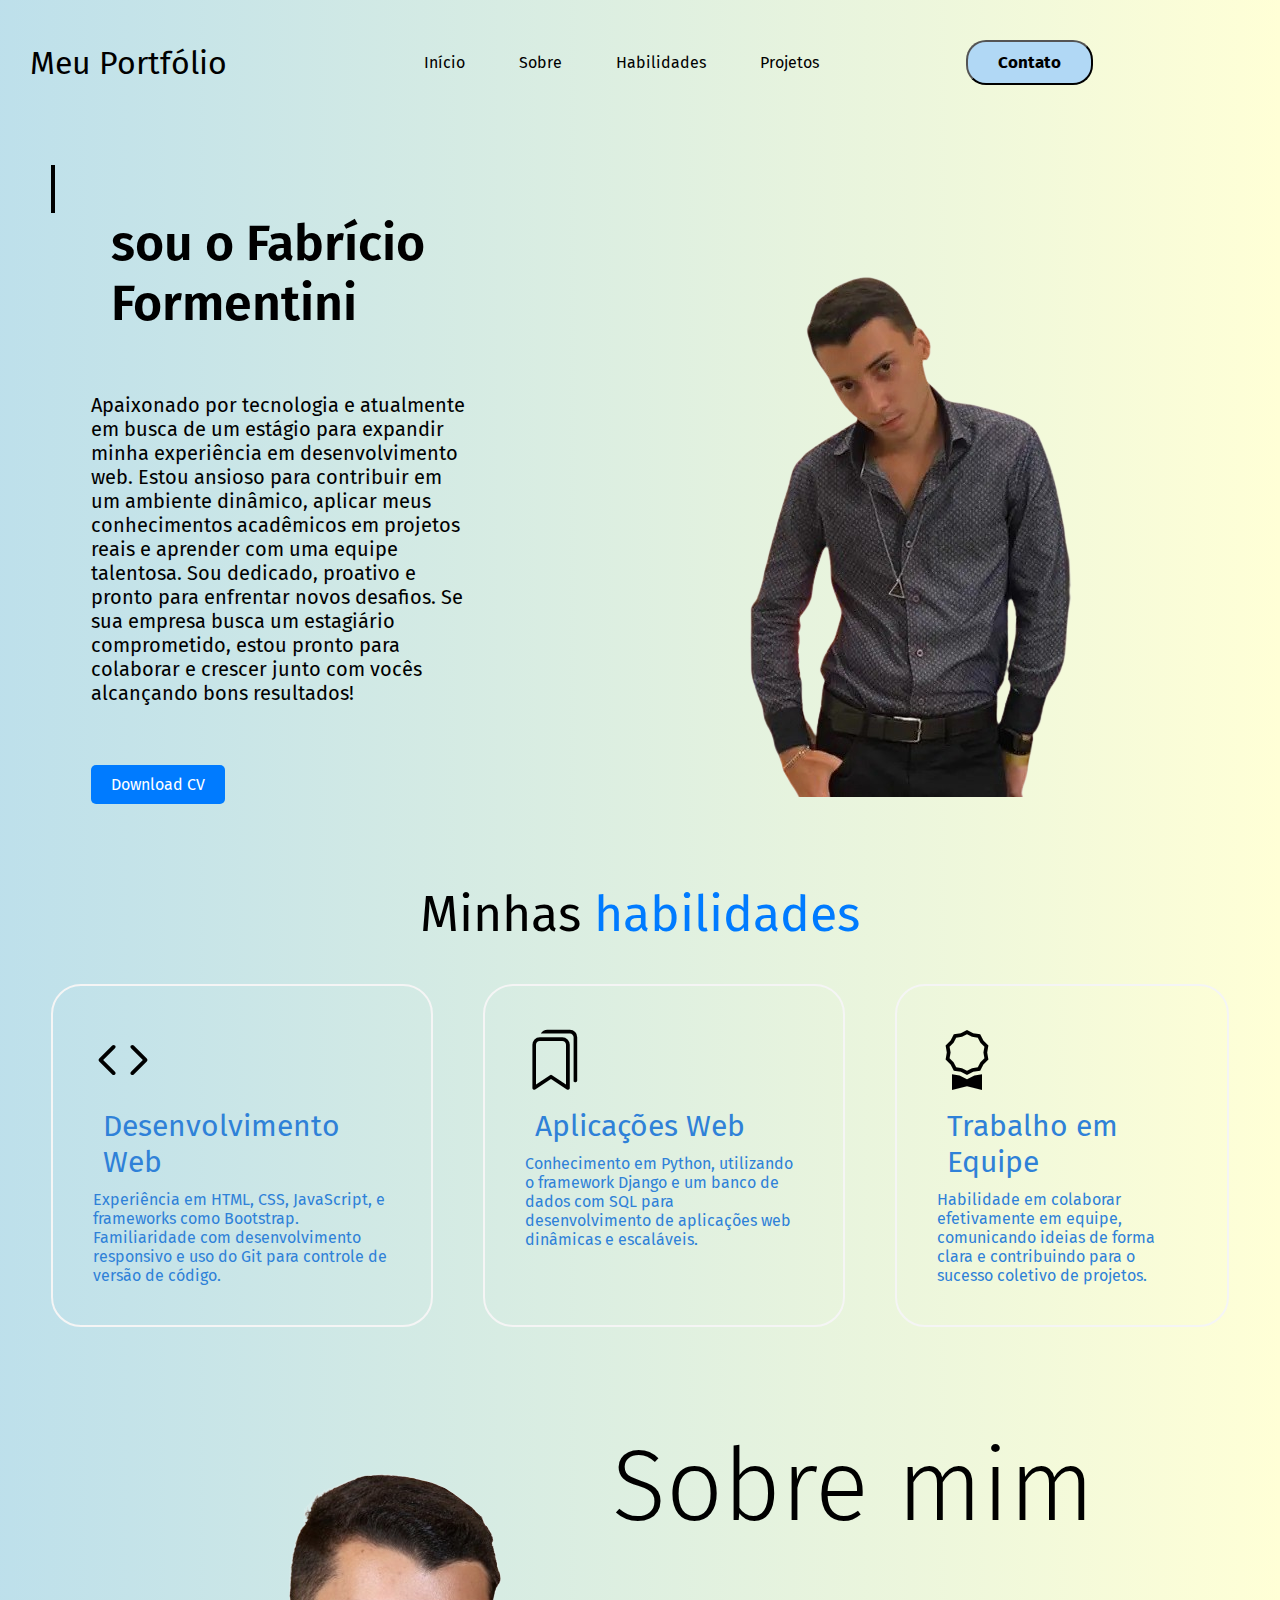
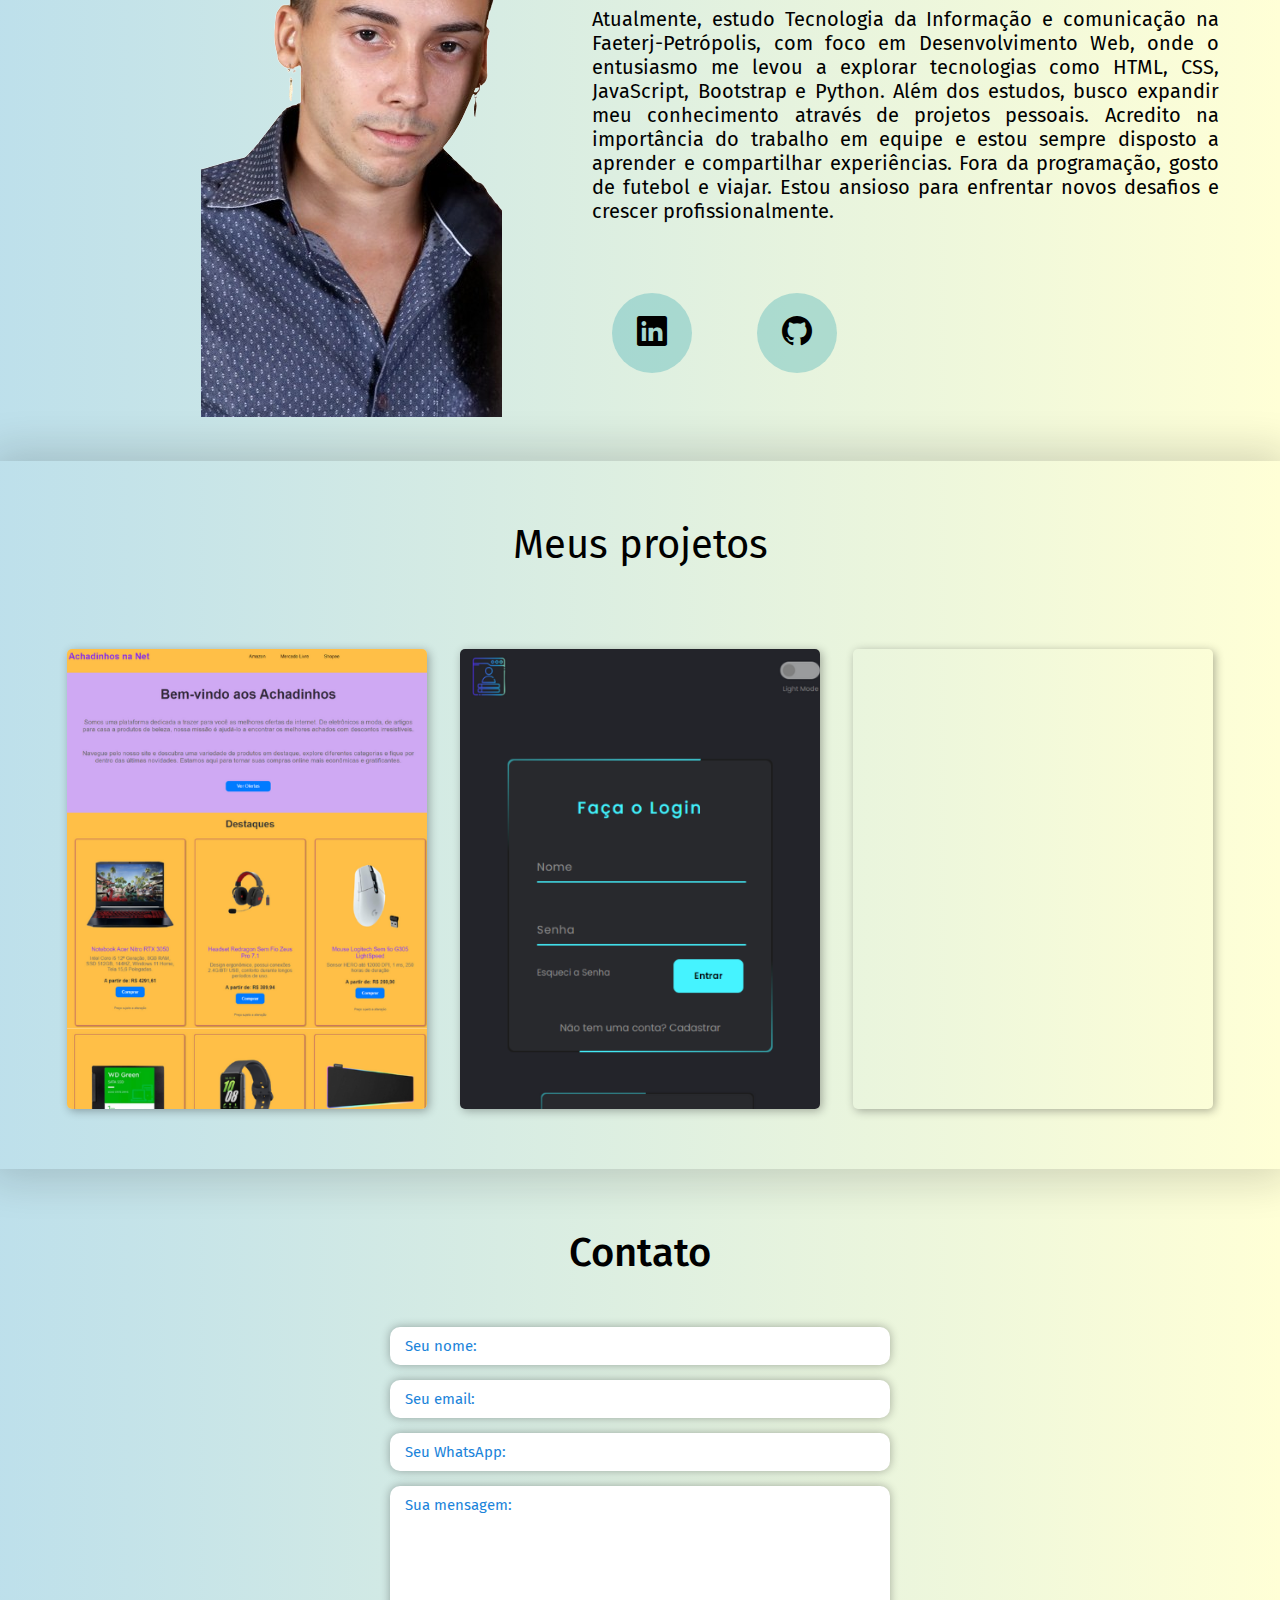
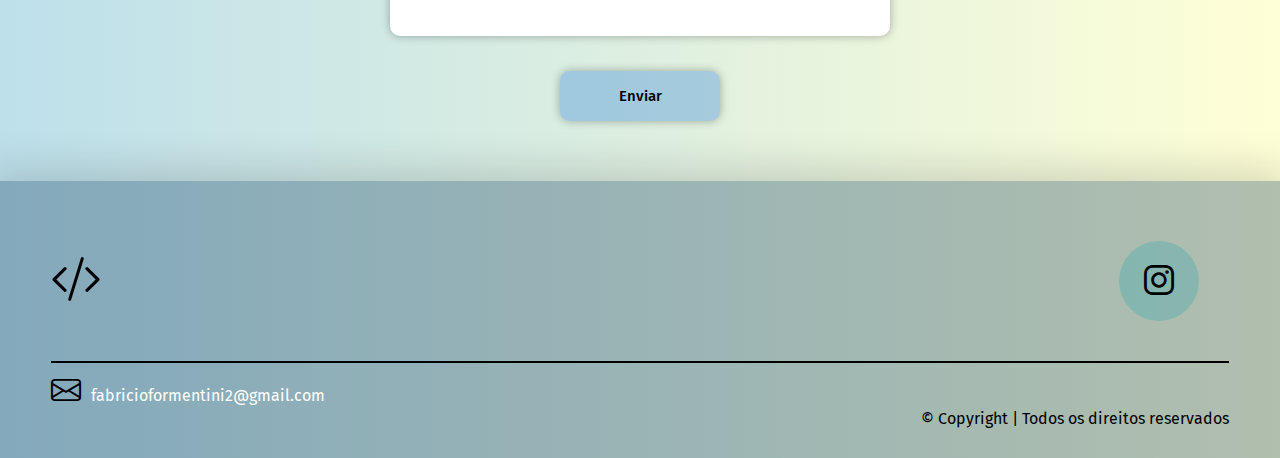
==== index.html @ 5793717d "only adjustments" ====
<!DOCTYPE html>
<html lang="pt-br">
<head>
    <meta charset="UTF-8">
    <meta name="viewport" content="width=device-width, initial-scale=1.0">
    <title>Formentini</title>
    <link rel="stylesheet" href="estilos/style.css">
    <link rel="preconnect" href="https://fonts.googleapis.com">
    <link rel="preconnect" href="https://fonts.gstatic.com" crossorigin>
    <link href="https://fonts.googleapis.com/css2?family=Fira+Sans:ital,wght@0,100;0,200;0,300;0,400;0,500;0,600;0,700;0,800;0,900;1,100;1,200;1,300;1,400;1,500;1,600;1,700;1,800;1,900&display=swap" rel="stylesheet">
    <link rel="shortcut icon" href="imgs/favicon.png" type="image/x-icon"> <!-- <a href="https://www.flaticon.com/br/icones-gratis/pasta-de-portfolio" title="pasta de portfólio ícones">Pasta de portfólio ícones criados por Flat Icons - Flaticon</a> -->
    <link rel="stylesheet" type='text/css' href="https://cdn.jsdelivr.net/gh/devicons/devicon@latest/devicon.min.css" />
    <link rel="stylesheet" href="https://cdn.jsdelivr.net/npm/bootstrap-icons@1.11.3/font/bootstrap-icons.min.css">
    <link rel="stylesheet" href="estilos/mediaquery.css">
    <script src="https://code.jquery.com/jquery-3.6.0.min.js"></script>
    <script src="javascript/index.js" defer></script>
</head>
<body>

    <header>
        <div class="interface">
            <div class="logo">
                <h1>Meu Portfólio</h1>
            </div>

            <nav class="menu">
                <ul>
                    <li><a href="#inicio">Início</a></li> 
                    <li><a href="#sobre">Sobre</a></li> 
                    <li><a href="#habilidades">Habilidades</a></li> 
                    <li><a href="#projetos">Projetos</a></li>
                    
                </ul>
            </nav>

            <div class="botao-contato">
                <a href="#contato">
                    <button>Contato</button>
                </a>
            </div>

            <div class="botao-abrir-menu" id="botao-abrir">
                <i class="bi bi-list"></i>
            </div>

            <div class="menu-mobile" id="menu-mobile">
                <div class="botao-fechar">
                    <i class="bi bi-x-lg"></i>
                </div>
            <nav >
                <ul>
                    <li><a href="#inicio">Início</a></li> 
                    <li><a href="#sobre">Sobre</a></li> 
                    <li><a href="#habilidades">Habilidades</a></li> 
                    <li><a href="#projetos">Projetos</a></li>  
                    <li><a href="#contato">Contato</a></li>  
                    </ul>
                </nav>
            </div>

            <div class="overlay-menu" id="overlay-menu"></div>
            
        </div> <!-- interface -->

    </header>

    <main id="inicio">
        <section class="topo-site">

            <div class="interface-topo">
                <div class="flex">
                    <div class="txt-topo-site">
                        <h2 id="msg">Olá Mundo,</h2>
                        <h1>sou o <br> Fabrício Formentini</h1>
                        <p>Apaixonado por tecnologia e atualmente em busca de um estágio para expandir minha experiência em desenvolvimento web. Estou ansioso para contribuir em um ambiente dinâmico, aplicar meus conhecimentos acadêmicos em projetos reais e aprender com uma equipe talentosa. Sou dedicado, proativo e pronto para enfrentar novos desafios. Se sua empresa busca um estagiário comprometido, estou pronto para colaborar e crescer junto com vocês alcançando bons resultados!</p>
                        
                        <div class="btn-curriculum">
                            <a href="arquivos/curriculum.pdf" download="curriculum.pdf">Download CV</a>
                        </div>
                    </div>

                    <div class="img-topo-site">
                        <img src="imgs/euedit.png" alt="Eu">

                    </div>

                </div>

            </div> 

        </section> <!--topo site-->
        
        <section id="habilidades" class="habilidades">
            <div class="interface-habilidades">
                <h2>Minhas <span>habilidades</span></h2>
                <div class="flex">
                    <div class="habilidades-box" onclick="toggleBox(this)">
                        <i class="bi bi-code"></i>
                        <h3>Desenvolvimento Web</h3>
                        <p>Experiência em HTML, CSS, JavaScript, e frameworks como Bootstrap. Familiaridade com desenvolvimento responsivo e uso do Git para controle de versão de código.</p>
                        <div class="imagem">
                            <img src="https://cdn.jsdelivr.net/gh/devicons/devicon@latest/icons/html5/html5-original-wordmark.svg" />
                            <img src="https://cdn.jsdelivr.net/gh/devicons/devicon@latest/icons/css3/css3-original-wordmark.svg" />
                            <img src="https://cdn.jsdelivr.net/gh/devicons/devicon@latest/icons/javascript/javascript-original.svg" />
                            <img src="https://cdn.jsdelivr.net/gh/devicons/devicon@latest/icons/bootstrap/bootstrap-original-wordmark.svg" />
                            <img src="https://cdn.jsdelivr.net/gh/devicons/devicon@latest/icons/git/git-plain.svg" />
                        </div>
                    </div>

                    <div class="habilidades-box" onclick="toggleBox(this)">
                        <i class="bi bi-bookmarks"></i>
                        <h3>Aplicações Web</h3>
                        <p>Conhecimento em Python, utilizando o framework Django e um banco de dados com SQL para desenvolvimento de aplicações web dinâmicas e escaláveis.</p>
                        <div class="imagem">
                            <img src="https://cdn.jsdelivr.net/gh/devicons/devicon@latest/icons/python/python-original-wordmark.svg" />
                            <img src="https://cdn.jsdelivr.net/gh/devicons/devicon@latest/icons/django/django-plain-wordmark.svg" />
                            <img src="https://cdn.jsdelivr.net/gh/devicons/devicon@latest/icons/mysql/mysql-original-wordmark.svg" />

                        </div>
                    </div>

                    <div class="habilidades-box">
                        <i class="bi bi-award"></i>                        
                        <h3>Trabalho em Equipe</h3>
                        <p>Habilidade em colaborar efetivamente em equipe, comunicando ideias de forma clara e contribuindo para o sucesso coletivo de projetos.</p>
                    </div>

                </div>

            </div>

        </section> <!--habilidades-->


        <section id="sobre" class="sobre">
            <div class="interface-sobre">
                <div class="flex">
                    <div class="img-sobre">
                        <img src="imgs/foto2edit.png" alt="Eu">

                    </div>
 
                    <div class="txt-sobre">
                        <h2>Sobre mim</h2>
                        <p>Atualmente, estudo Tecnologia da Informação e comunicação na Faeterj-Petrópolis, com foco em Desenvolvimento Web, onde o entusiasmo me levou a explorar tecnologias como HTML, CSS, JavaScript, Bootstrap e Python. Além dos estudos, busco expandir meu conhecimento através de projetos pessoais. Acredito na importância do trabalho em equipe e estou sempre disposto a aprender e compartilhar experiências. Fora da programação, gosto de futebol e viajar. Estou ansioso para enfrentar novos desafios e crescer profissionalmente.</p>

                        <div class="botao-social">
                            <a href="https://www.linkedin.com/in/fformentini/" target="_blank"><button><i class="bi bi-linkedin"></i></button></a>
                            <a href="https://github.com/fabriciohof" target="_blank"><button><i class="bi bi-github"></i></button></a>   

                        </div>
                        
                    </div>

                </div>

            </div>

        </section> <!--sobre-->


        <section id="projetos" class="portfolio">
            <div class="interface-portfolio">
                <h2>Meus projetos</h2>
                <div class="flex">
                    
                    <a href="https://fabriciohof.github.io/landingpage/" target="_blank">
                        <div class="img-portfolio1">
                            <div class="overlay">Projeto Achados</div>
                        </div>
                    </a>

                    <a href="https://fabriciohof.github.io/telalogin/" target="_blank">
                        <div class="img-portfolio2">
                            <div class="overlay">Projeto Login</div>
                        </div>
                    </a>
                    
                    <a href="https://fabriciohof.github.io/desafio2/#final" target="_blank">
                        <div class="img-portfolio3">
                            <div class="overlay">Projeto Bugdroid</div>
                        </div>
                    </a>

                </div>
            </div>

        </section> <!-- Portfolio-->

        <section id="contato" class="formulario">
            <div class="interface-formulario">
                <h2>Contato</h2>
                <form action="https://formsubmit.co/fabricioformentini2@gmail.com" method="POST">
                    <input type="text" name="nome" id="idnome" placeholder="Seu nome: ">
                    <input type="email" name="email" id="idemail" placeholder="Seu email: " required>
                    <input type="tel" name="tel" id="idtel" placeholder="Seu WhatsApp: ">
                    <textarea name="areanome" id="idareanome" placeholder="Sua mensagem: " required></textarea>
                    <input type="hidden" name="_next" value="https://formentiniportfolio.netlify.app/obrigado.html">
                    <div class="botao-enviar"><input type="submit" value="Enviar"></div>
                </form>

            </div>

        </section> <!--Formulario-->
    </main>

    <footer>
        <div class="interface-rodape">
            <div class="linha-rodape">
                <div class="flex">               
                    <div class="logo-rodape">
                        <i class="bi bi-code-slash"></i>
                    </div>
                    <div class="botao-social">
                        <a href="https://www.instagram.com/formentinii/?hl=pt-br" target="_blank"><button><i id="insta" class="bi bi-instagram"></i></button></a>
                    </div>
                </div>
            </div>

            <div class="linha-rodape-borda">
                <p><i id="envelope" class="bi bi-envelope"></i><a href="mailto:fabricioformentini2@gmail.com">fabricioformentini2@gmail.com</a></p>
                <p id="copy">&#169; Copyright | Todos os direitos reservados</p>
            </div>

        </div> <!-- Rodapé-->

    </footer>

    
</body>
</html>
---- estilos/style.css ----
@charset "UTF-8";

*{
    margin: 0px;
    padding: 0px;
    box-sizing: border-box;
    font-family: "Fira Sans", sans-serif;
    font-weight: 400;
    
      
}

body{
    background: linear-gradient(to right, rgba(173, 216, 230, 0.8), rgba(255, 255, 204, 0.8));
    height: 100vh;
}

.interface{
    max-width: 1280px;
    margin: auto;

}

.flex {
    display: flex;
}


#msg {
    display: block;
    border-right: 4px solid black;
    white-space: nowrap;
    overflow: hidden;
    width: 0ch;
    animation: escrevendo 5s steps(22,end) infinite;
  }
  

  @keyframes escrevendo{
    20% {
        width: 10ch;
    }

    40% {
        width: 10ch;
    }

    80% {
        width: 0;
    }

    100% {
        width: 0;
    }
    
  }


/* cabeçalho */

header{
    padding: 40px ;
    padding-left:30px;
}

header > .interface{
    display: flex;
    align-items: center;
    justify-content: space-between;
}

header a {
    color: black;
    text-decoration: none;
    display: inline-block;
    transition: .2s;
}

header a:hover {
    color: rgb(18, 221, 248);
    transform: scale(1.3);
}

header nav ul {
    list-style-type: none;
}

header nav li {
    display: inline-block;
    padding-left: 50px;
}

.botao-contato  button{
    background-color: #b1d8f5;
    padding: 10px 30px;
    font-size: 17px;
    font-weight: bold;
    border-radius: 20px;
    cursor: pointer;
    
}

.botao-contato  button:hover {
    box-shadow: 0px 0px 10px rgba(126, 236, 231, 0.185);
}

/* Menu Mobile */
.botao-abrir-menu i{
    color: black;
    font-size: 40px;
    display: none;
}

.menu-mobile {
    background: linear-gradient(to right, rgba(32, 46, 51, 0.8));
    min-height: 100vh;
    position: fixed;
    top: 0;
    right: 0;
    z-index: 99999;
    width: 0%;
    overflow-x: hidden;
    transition: .4s;
}

.menu-mobile.abrir-menu{    /* javascript para abrir menu */
    width: 60%;
}

.menu-mobile.abrir-menu ~ .overlay-menu{
    display: block;
}

.menu-mobile .botao-fechar{
    padding: 20px 6%;
}

.menu-mobile .botao-fechar i {
    color: #0056b3;
    font-size: 30px;
    cursor: pointer;
}

.menu-mobile nav ul {
    text-align: right;

}

.menu-mobile nav ul li {
    display: block;
}

.menu-mobile nav ul li a {
    display: block;
    text-decoration: none;
    color: white;
    font-size: 20px;
    font-weight: 200;
    padding: 20px 18%;
}

.menu-mobile nav ul li a:hover {
    background-color: #007bff;
    color: black;
}

.overlay-menu {
background-color: rgba(0, 0, 0, 0.808);
    width: 100%;
    height: 100%;
    position: fixed;
    top: 0;
    left: 0;
    z-index: 88888;
    display: none;
}


/* Topo do site */

section.topo-site {
    padding: 40px 4%;
}

section.topo-site .flex {
    align-items: center;
    justify-content: center;
    gap: 50px;
}

.topo-site h1 {
    padding-bottom: 20px;
    padding-left: 60px;
    font-weight: 600;
    font-size:50px;
}
.topo-site h2 {
    font-weight: 400;    
    font-size:40px;
}

.topo-site .txt-topo-site p {
    margin: 40px;
    font-size: 20px;
}

.topo-site .txt-topo-site br {
    display: none;
}

.btn-curriculum a {
    display: inline-block;
    padding: 10px 20px;
    margin-top: 20px;
    margin-left: 40px;
    background-color: #007bff;
    color: #fff;
    text-decoration: none;
    border-radius: 5px;
    transition: background-color 0.3s;
}

.btn-curriculum a:hover {
    background-color: #0056b3;
}

.topo-site .img-topo-site img {
    position: relative;
    animation:flutuante 2s ease-in-out infinite alternate; 

}

@keyframes flutuante {
    0%{
        top: 0;
    }
    100%{
        top: 30px;
    }
}

/* Habilidades */

section.habilidades {
    padding: 40px 4%;
}

section.habilidades .flex {
    gap: 50px;
}

.interface-habilidades h2 {
    font-weight: 400;    
    font-size:50px;
    text-align: center;
}

.interface-habilidades h2 span{
    color: #007bff;
}

.habilidades .habilidades-box {
    color: #2f81d8;
    padding: 40px;
    margin-top: 40px;
    border: 2px solid whitesmoke;
    border-radius: 30px;
    transition: .2s;
    cursor: pointer;
    overflow: hidden;
    
}

.habilidades .habilidades-box:hover {
    transform: scale(1.05);
    box-shadow: 0 0 8px rgba(12, 12, 12, 0.671);

}

.habilidades .habilidades-box i {
    color: black;
    font-size: 60px;
}

.habilidades .habilidades-box h3 {
    font-size: 30px;
    margin: 10px;

}

.habilidades-box .imagem {     /* Esconder a imagem inicialmente */
    display: none; 
    align-items: center;
    justify-content: center;
    height: 100%;
}

.habilidades-box .imagem img{
    width: 100%;
    height: auto; 
    max-width: 60px;
    transition: transform 0.3s ease;
    margin-right: 20px;
    
}

.habilidades-box.expandido { 
    padding:80px 8%;
}


.habilidades-box.expandido .imagem {
    display: flex; 
}


.habilidades-box.expandido h3, .habilidades-box.expandido p, .habilidades-box.expandido i {
    display: none; 
}


/* Sobre */

section.sobre {
    padding: 40px 4%;
}

section.sobre .flex {
    align-items: center;
    gap: 50px;

}

.sobre .txt-sobre h2 {
    font-weight: 300;
    font-size: 100px;
    padding-bottom: 50px;
    padding-left: 30px;
}

.sobre .txt-sobre p{
    text-align: justify;
    margin: 10px;
    padding-bottom: 30px;
}

.sobre .txt-sobre {
    font-size: 20px;

}

.sobre .img-sobre {
    margin-left: 50px;
    padding-left: 100px;
    padding-right: 30px;
}

.botao-social button {
    margin: 30px;
    width: 80px;
    height: 80px;
    border-radius: 50%;
    border: none;
    background-color: rgba(56, 169, 177, 0.329);
    font-size: 30px;
    cursor: pointer;
    transition: .2s;

}

.botao-social button:hover {
    box-shadow: 0px 0px 10px rgba(9, 87, 83, 0.185);
    transform: scale(1.05);
}

/* Portfólio */

section.portfolio {
    padding: 60px 4%;
    box-shadow: 0 0 40px 10px rgba(19, 16, 16, 0.164);
}


section.portfolio .flex {
    justify-content: space-around;   /* substituindo o gap */
    margin-top: 80px;
}

.portfolio h2 {
    text-align: center;
    font-size: 40px;
}

.img-portfolio1, .img-portfolio2, .img-portfolio3 {
    width: 360px;
    height: 460px;
    background-image: url(../imgs/achados.png);
    background-size: cover;
    background-position: 100% 0%;
    transition: 8s;
    cursor: pointer;
    position: relative;
    border-radius: 5px;  
    box-shadow: 2px 2px 10px rgba(0, 0, 0, 0.308);    
}

.img-portfolio2 {
    background-image: url(../imgs/login.png);
}

.img-portfolio3 {
    background-image: url(../imgs/bugdroid.png);
}

.img-portfolio1:hover, .img-portfolio2:hover, .img-portfolio3:hover{
    background-position: 100% 100%;
    
}


.overlay {
    background-color: rgba(0, 0, 0, 0.5);
    color: white;
    position: absolute;
    top: 0;
    left: 0;
    width: 100%;
    height: 100%;
    display: flex;
    align-items: center;
    justify-content: center;
    font-size: 25px;
    font-weight: 500;
    opacity: 0;
    transition: .4s;
}

.overlay:hover {
    opacity: 1;
}

/* Formulário de contato */

section.formulario {
    padding: 60px 4%;
}

section.formulario h2 {
    text-align: center;
    margin-bottom: 50px;
    font-weight: 500;
    font-size: 40px;

}

form {
    max-width: 500px;
    margin: auto;
    display: flex;
    justify-content: center;
    flex-direction: column;
    gap: 15px;
}

form input, form textarea {
    width: 100%;
    padding: 10px 15px;
    border-radius: 10px;
    border: none;
    outline: none;
    font-size: 15px;
    box-shadow: 0px 0px 10px rgba(0, 0, 0, 0.308);
}

form input::placeholder,form textarea::placeholder {
    color: rgb(27, 132, 218);
}

form textarea {
    resize: none;
    min-height: 150px;
}

form .botao-enviar {
    margin-top: 20px;
    text-align: center;
    
}

form .botao-enviar input[type=submit] {
    width: 160px;
    height: 50px;
    background-color: #2f81d857;
    font-weight: 500;
    cursor: pointer;
    transition: .2s;
}

form .botao-enviar input[type=submit]:hover {
    box-shadow: 0px 0px 10px rgba(9, 87, 83, 0.185);
    transform: scale(1.05);
}

/* Footer */

footer {
    background-color: rgba(4, 48, 83, 0.308);
    padding: 20px 4%;
    box-shadow: 0 0 40px 10px rgba(19, 16, 16, 0.164);

}

footer .flex {
    justify-content: space-between;
}

footer .logo-rodape {
    font-size: 50px;
    padding-top: 40px;
}

footer .linha-rodape {
    padding: 10px 0;
   
}

footer .linha-rodape-borda {
    border-top: 2px solid rgb(0, 0, 0);
    padding: 10px 0;

}

footer .linha-rodape-borda #envelope {
    font-size: 30px;
}

footer .linha-rodape-borda p a {
    margin-left: 10px;
    color: white;
    text-decoration: none;
}

footer .linha-rodape-borda #copy {
    text-align: right;
}
---- estilos/mediaquery.css ----
@media screen and (max-width: 767px) {    
    /* Mobile responsive */

    
    .flex{
        flex-direction: column;
    }

    body,html {
        width: 100%;
        overflow-x: hidden;
    }
    

    /* Header */

    .logo {
        display: flex;
        justify-content: center;
        align-items: center;
        margin: 0 auto;
    }

    .logo h1 {
        border-bottom: 2px solid black; 
        padding-bottom: 10px; 
    }

    section.topo-site {
        padding: 20px 8%;
    }

    .botao-abrir-menu i{
        display:block;
    }
    

    .menu, .botao-contato{
        display: none;
    }

    .topo-site .txt-topo-site h1{
        font-size: 30px;
        margin-top: 40px;
        margin-right: 40px;
        text-align: justify;
    }

    .topo-site .txt-topo-site br{
        display: block;
    }
    
    .btn-curriculum {
        text-align: justify;
    }

    .topo-site .img-topo-site img {
       margin-bottom: 50px;
    
    }
    

    /* Habilidades */

    section.habilidades{
        padding: 20px 8%;
    }

    .sobre .img-sobre {
        display: none;
    }

    .sobre .txt-sobre h2 {
        text-align: center;
        font-weight: 400;
        font-size: 50px;
    }

    .habilidades-box {
        width: 100%; 
    }

    .habilidades-box .imagem img {
        width: 50px; 
        height: auto; 
        margin-right: 0; 
    }

    /* Portfolio */

    .img-portfolio1, .img-portfolio2, .img-portfolio3 {
        width: 100%;
        max-width: 360px;
        margin: 0 auto;
        margin-bottom: 50px;   
    }

    /* Rodapé */

    footer .linha-rodape {
        text-align: center; 
    }

    footer .linha-rodape-borda, footer .linha-rodape-borda #copy{
       text-align: center;
       
    }

}



@media screen and (min-width: 768px) and (max-width: 1023px) {
    .flex {
        flex-direction: column;
    }

    body,
    html {
        width: 100%;
        overflow-x: hidden;
    }

    .logo {
        display: flex;
        justify-content: center;
        align-items: center;
        margin: 0 auto;
    }

    .logo h1 {
        border-bottom: 2px solid black;
        padding-bottom: 10px;
    }

    section.topo-site {
        padding: 20px 8%;
    }

    .botao-abrir-menu i {
        display: block;
    }

    .menu,
    .botao-contato {
        display: none;
    }

    .topo-site .txt-topo-site h1 {
        font-size: 30px;
        margin-top: 40px;
    }

    .topo-site .txt-topo-site br {
        display: flex;
    }

    .btn-curriculum {
        text-align: center;
    }

    .topo-site .img-topo-site img {
        margin-bottom: 50px;
    }

    section.habilidades {
        padding: 20px 8%;
    }

    .sobre .img-sobre {
        display: none;
    }

    .sobre .txt-sobre h2 {
        text-align: center;
        font-weight: 400;
        font-size: 50px;
    }

    .sobre .txt-sobre br {
        display: none;
    }

    .habilidades-box {
        width: 100%; 
    }

    .habilidades-box .imagem img {
        width: 50px; 
        height: auto; 
        margin-right: 0; 
    }

    .img-portfolio1,
    .img-portfolio2,
    .img-portfolio3 {
        width: 100%;
        max-width: 360px;
        margin: 0 auto;
        margin-bottom: 50px;
    }

    footer .linha-rodape {
        text-align: center;
    }

    footer .linha-rodape-borda,
    footer .linha-rodape-borda #copy {
        text-align: center;
    }
}

@media screen and (min-width: 768px) and (max-width: 1023px) and (orientation: landscape) {
    section.topo-site {
        padding: 20px 5%;
    }

    .topo-site .txt-topo-site h1 {
        font-size: 24px;
    }

    .topo-site .txt-topo-site br {
        display: none;
    }

    .habilidades {
        padding: 20px 5%;
    }

    .img-portfolio1,
    .img-portfolio2,
    .img-portfolio3 {
        width: 100%; 
        margin-bottom: 40px; 
        max-width: 360px; 
    }
 
    
 }
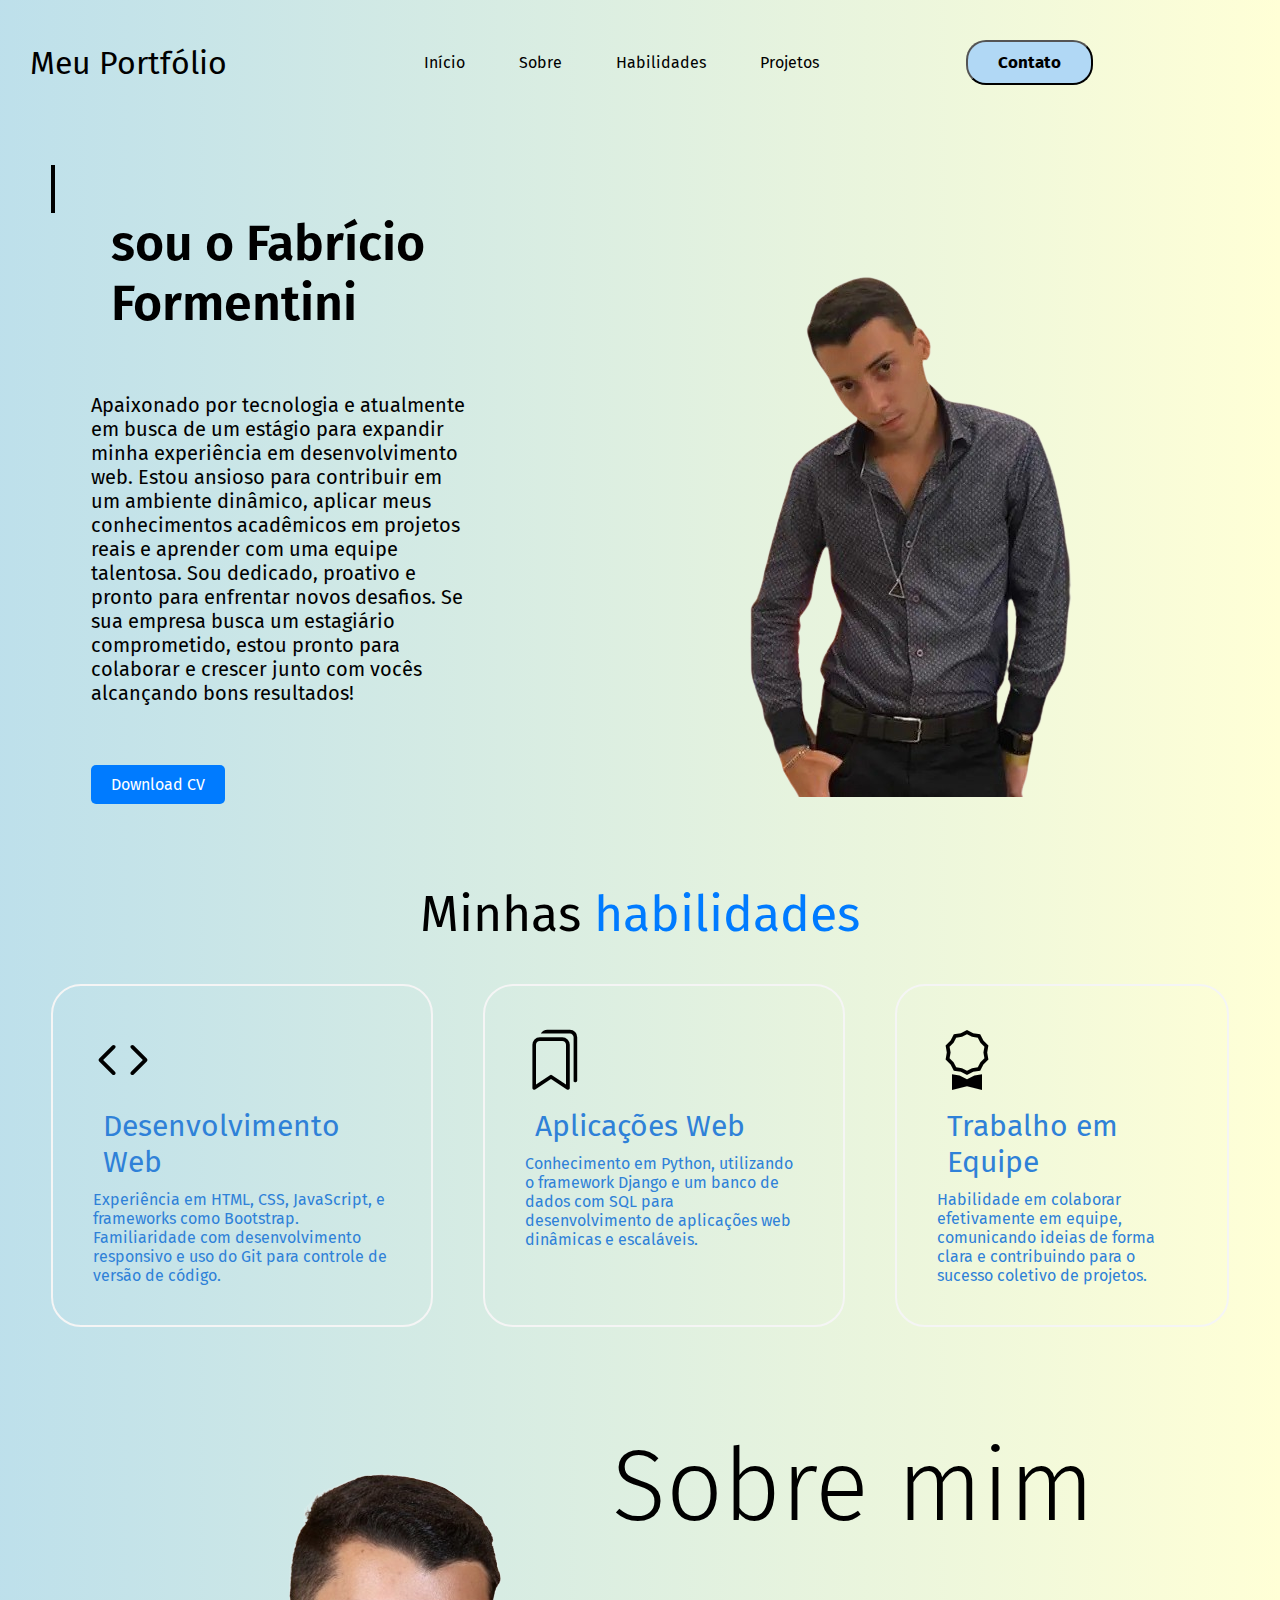
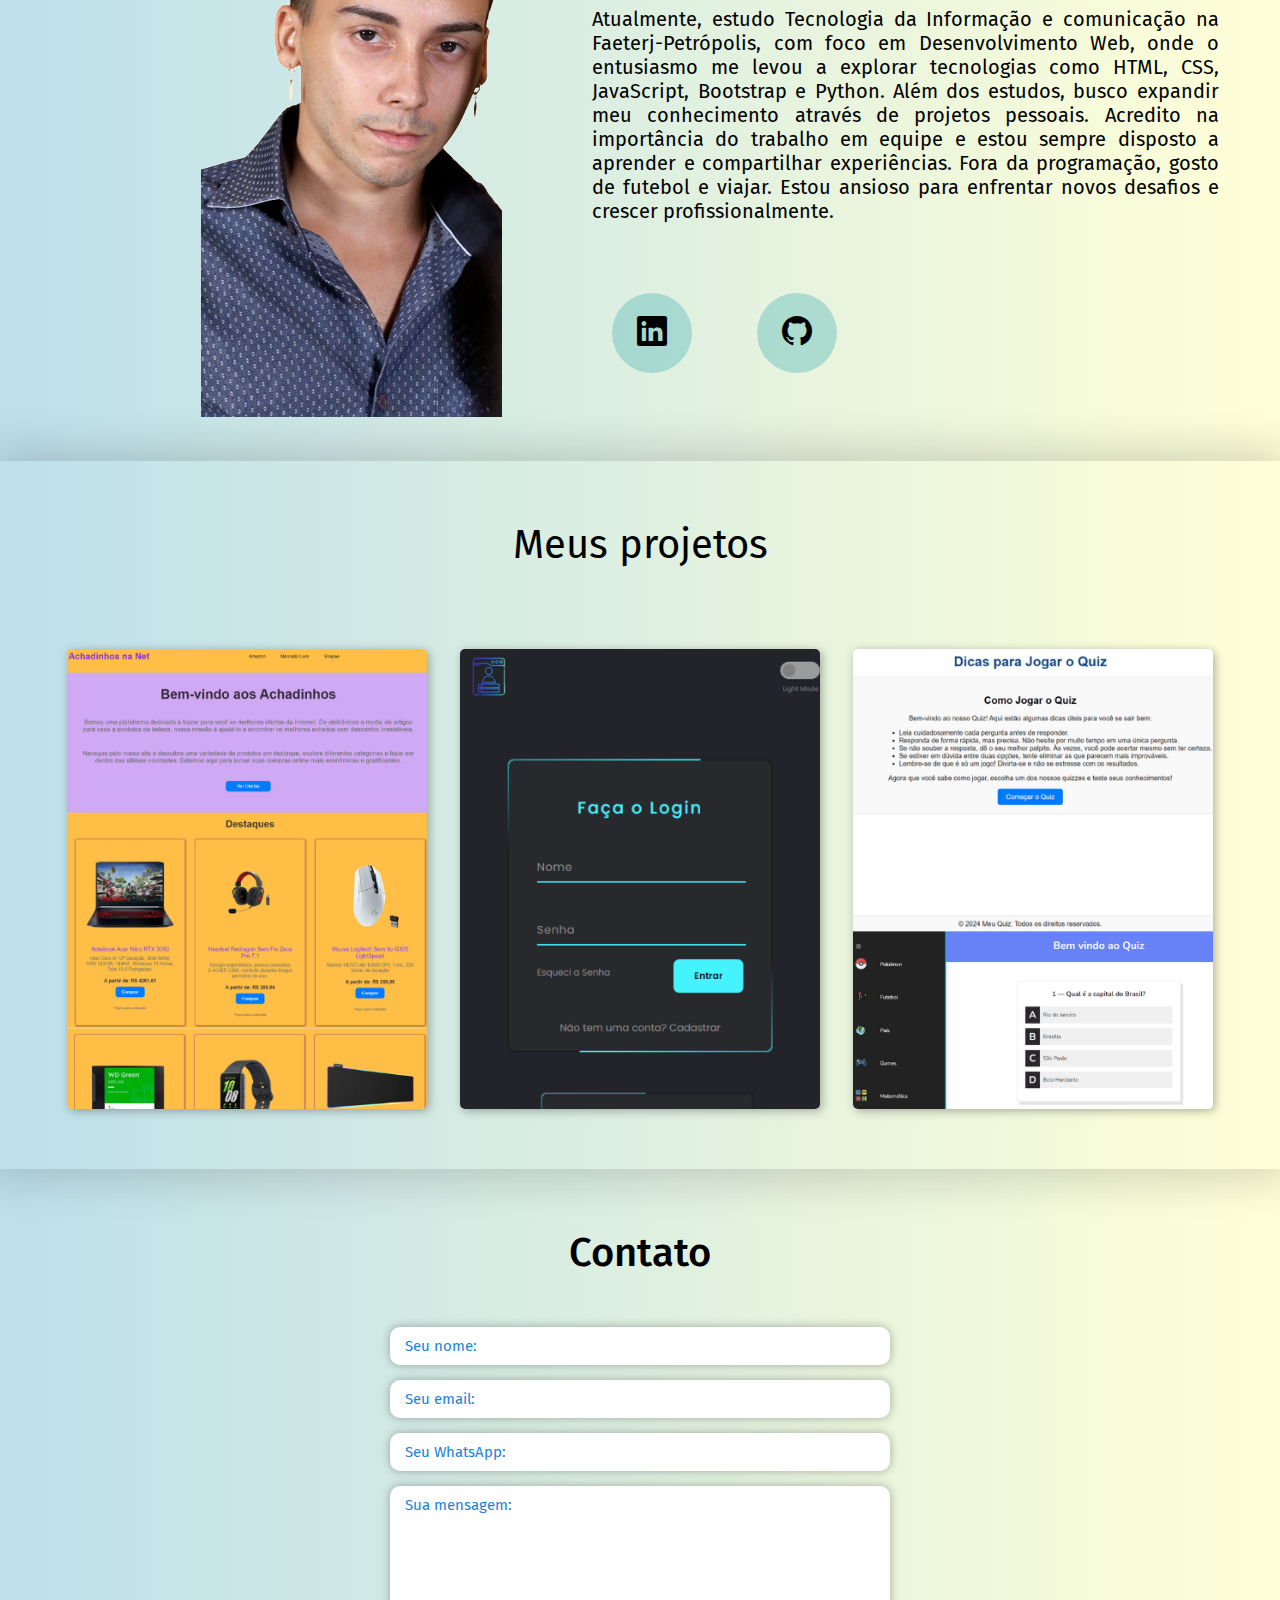
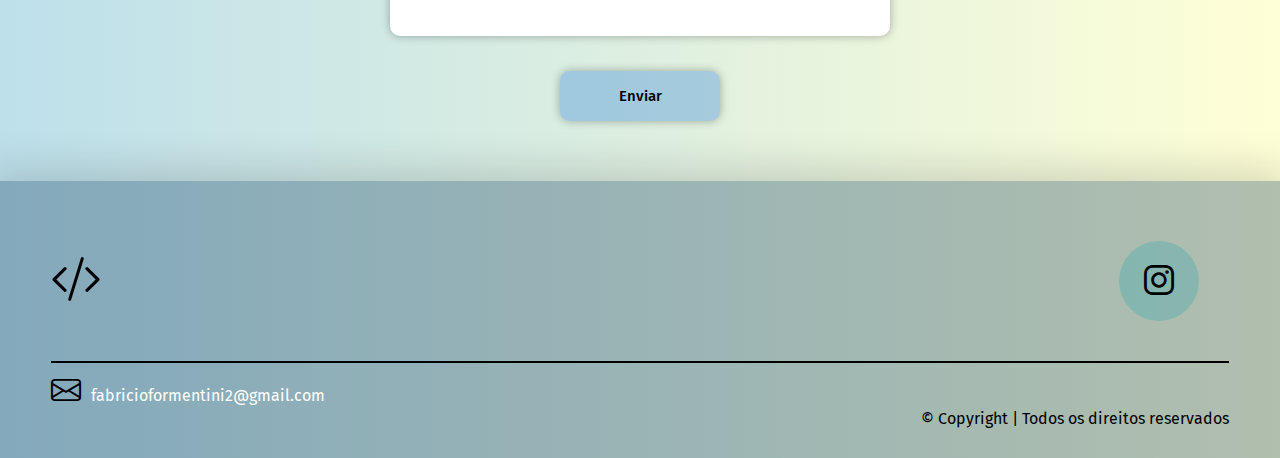
==== commit 83dc4ad2: "new project added" ====
--- a/index.html
+++ b/index.html
@@ -176,9 +176,9 @@
                         </div>
                     </a>
                     
-                    <a href="https://fabriciohof.github.io/desafio2/#final" target="_blank">
+                    <a href="https://fabriciohof.github.io/quiz/paginas/firstpage.html" target="_blank">
                         <div class="img-portfolio3">
-                            <div class="overlay">Projeto Bugdroid</div>
+                            <div class="overlay">Projeto Quiz</div>
                         </div>
                     </a>
 
--- a/estilos/style.css
+++ b/estilos/style.css
@@ -409,7 +409,7 @@
 }
 
 .img-portfolio3 {
-    background-image: url(../imgs/bugdroid.png);
+    background-image: url(../imgs/quiz.png);
 }
 
 .img-portfolio1:hover, .img-portfolio2:hover, .img-portfolio3:hover{
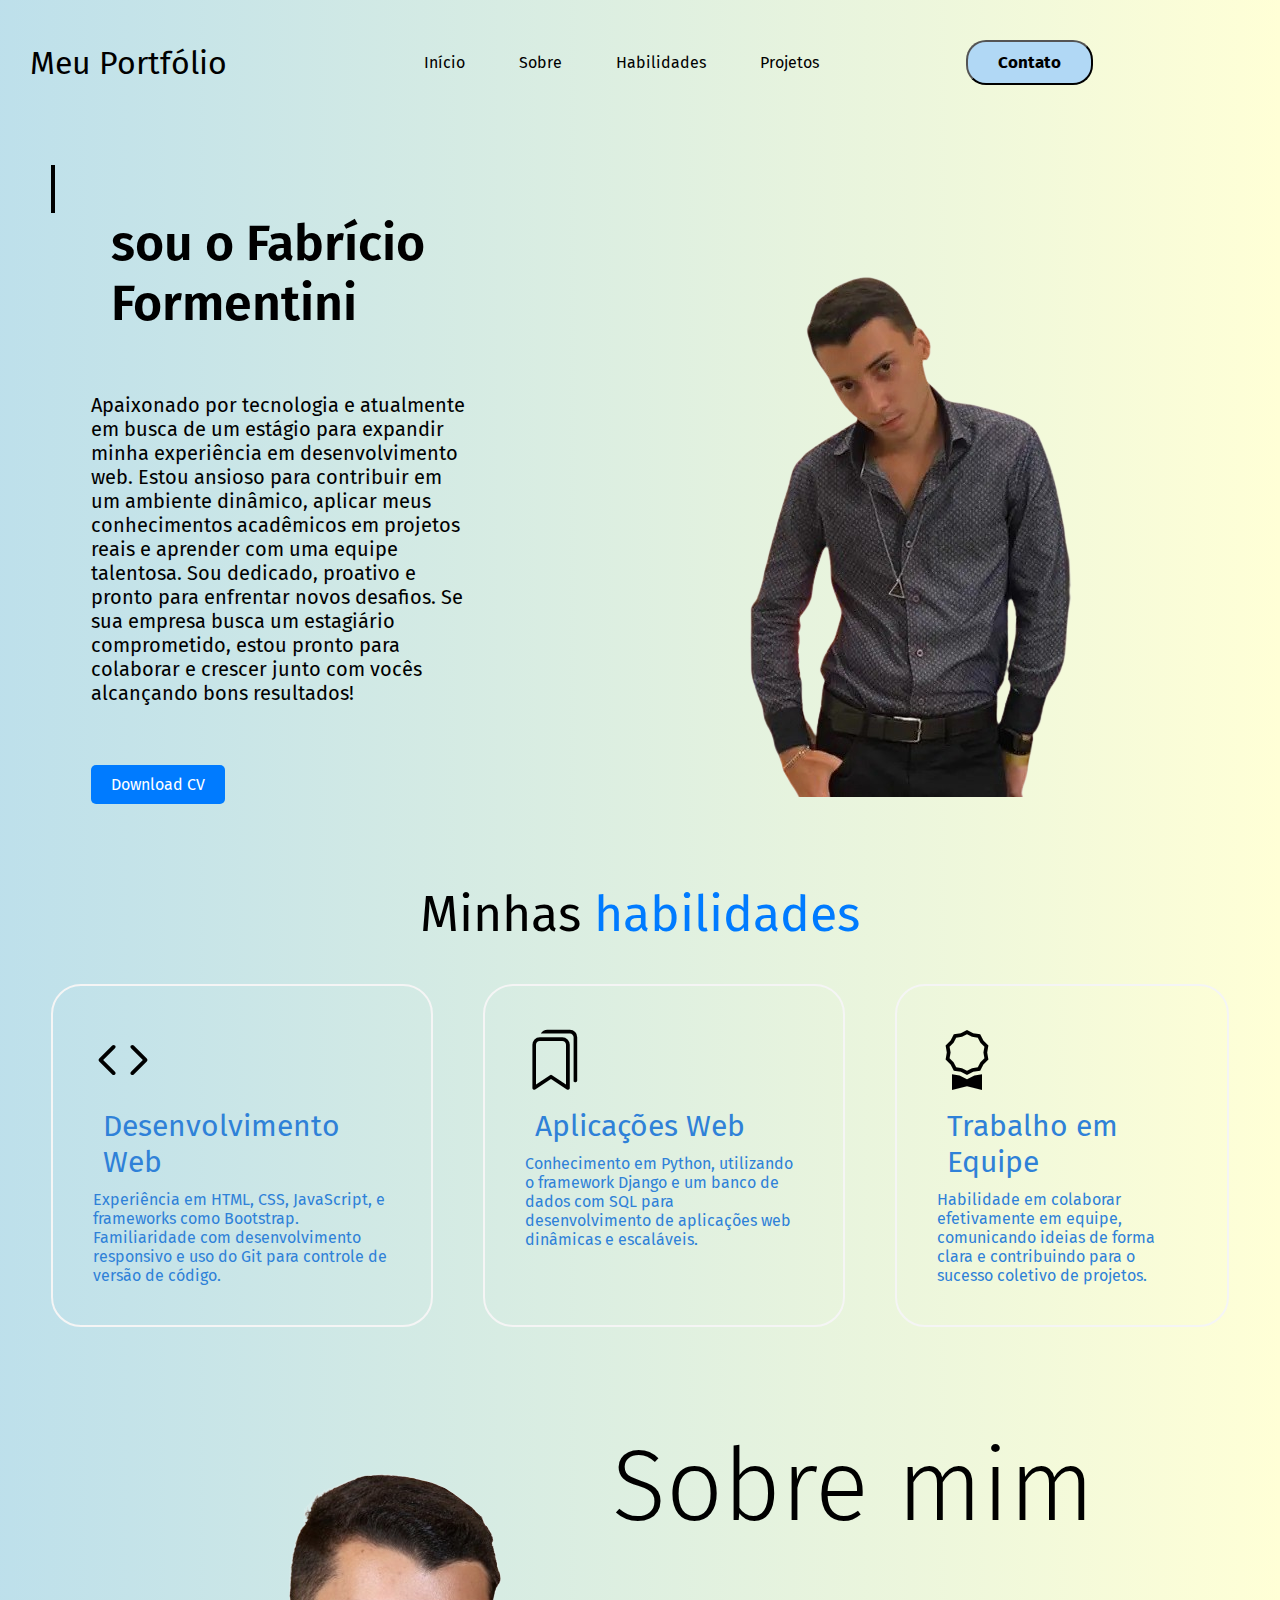
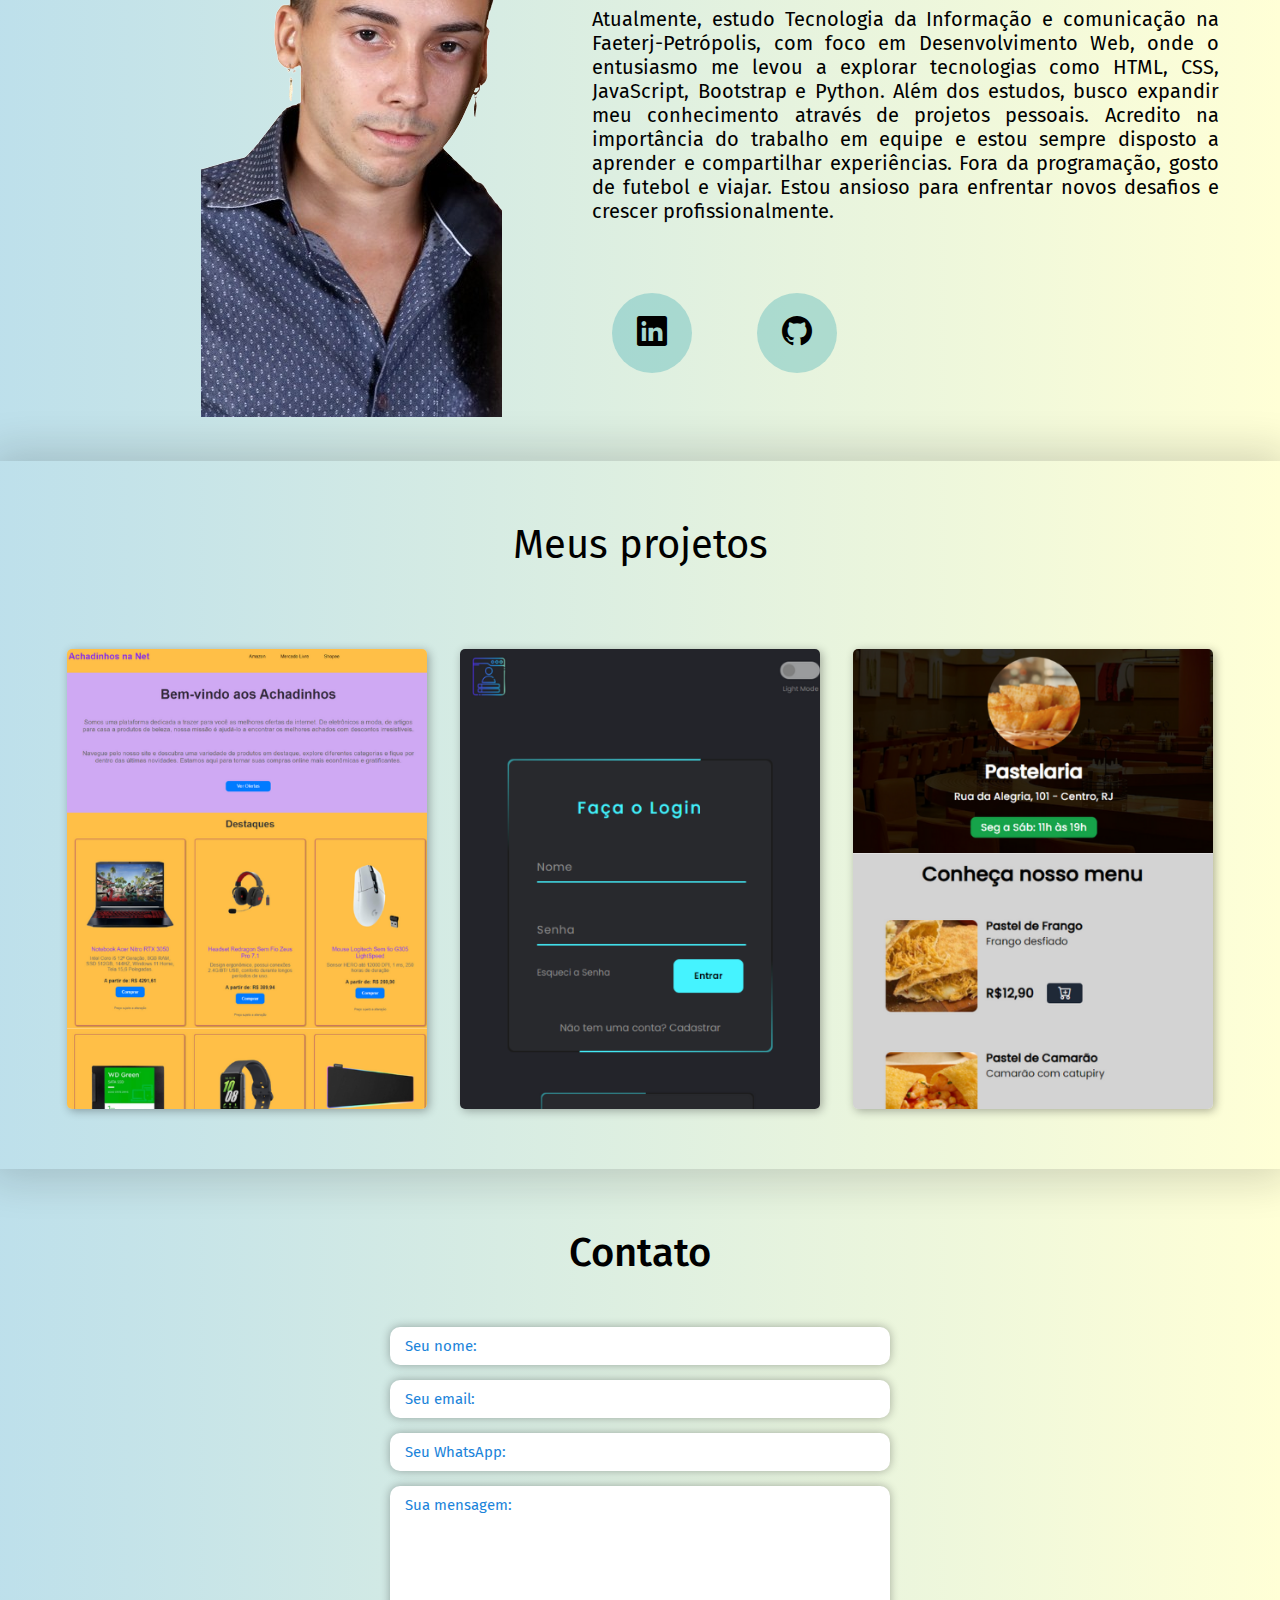
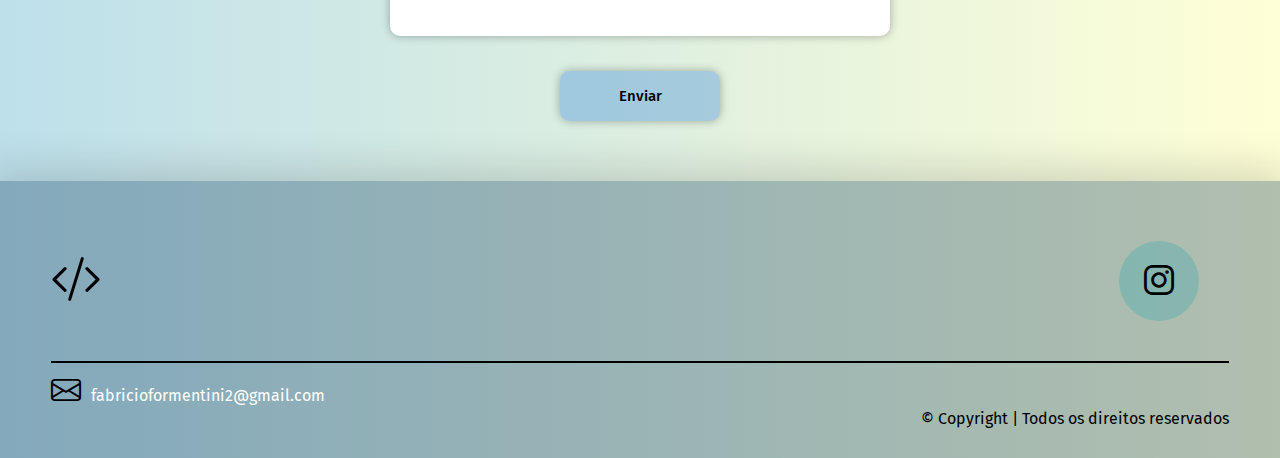
==== commit 6c7531f3: "project modified" ====
--- a/index.html
+++ b/index.html
@@ -14,6 +14,8 @@
     <link rel="stylesheet" href="estilos/mediaquery.css">
     <script src="https://code.jquery.com/jquery-3.6.0.min.js"></script>
     <script src="javascript/index.js" defer></script>
+    <script src="https://unpkg.com/aos@2.3.1/dist/aos.js"></script>
+    <script src="javascript/script.js" defer></script>
 </head>
 <body>
 
@@ -33,7 +35,7 @@
                 </ul>
             </nav>
 
-            <div class="botao-contato">
+            <div class="botao-contato" >
                 <a href="#contato">
                     <button>Contato</button>
                 </a>
@@ -91,7 +93,7 @@
         </section> <!--topo site-->
         
         <section id="habilidades" class="habilidades">
-            <div class="interface-habilidades">
+            <div class="interface-habilidades" >
                 <h2>Minhas <span>habilidades</span></h2>
                 <div class="flex">
                     <div class="habilidades-box" onclick="toggleBox(this)">
@@ -176,7 +178,7 @@
                         </div>
                     </a>
                     
-                    <a href="https://fabriciohof.github.io/quiz/paginas/firstpage.html" target="_blank">
+                    <a href="https://projeto-cardapio-31mgpkwte-formentinis-projects.vercel.app/" target="_blank">
                         <div class="img-portfolio3">
                             <div class="overlay">Projeto Quiz</div>
                         </div>
--- a/estilos/style.css
+++ b/estilos/style.css
@@ -409,7 +409,7 @@
 }
 
 .img-portfolio3 {
-    background-image: url(../imgs/quiz.png);
+    background-image: url(../imgs/pastelaria.png);
 }
 
 .img-portfolio1:hover, .img-portfolio2:hover, .img-portfolio3:hover{
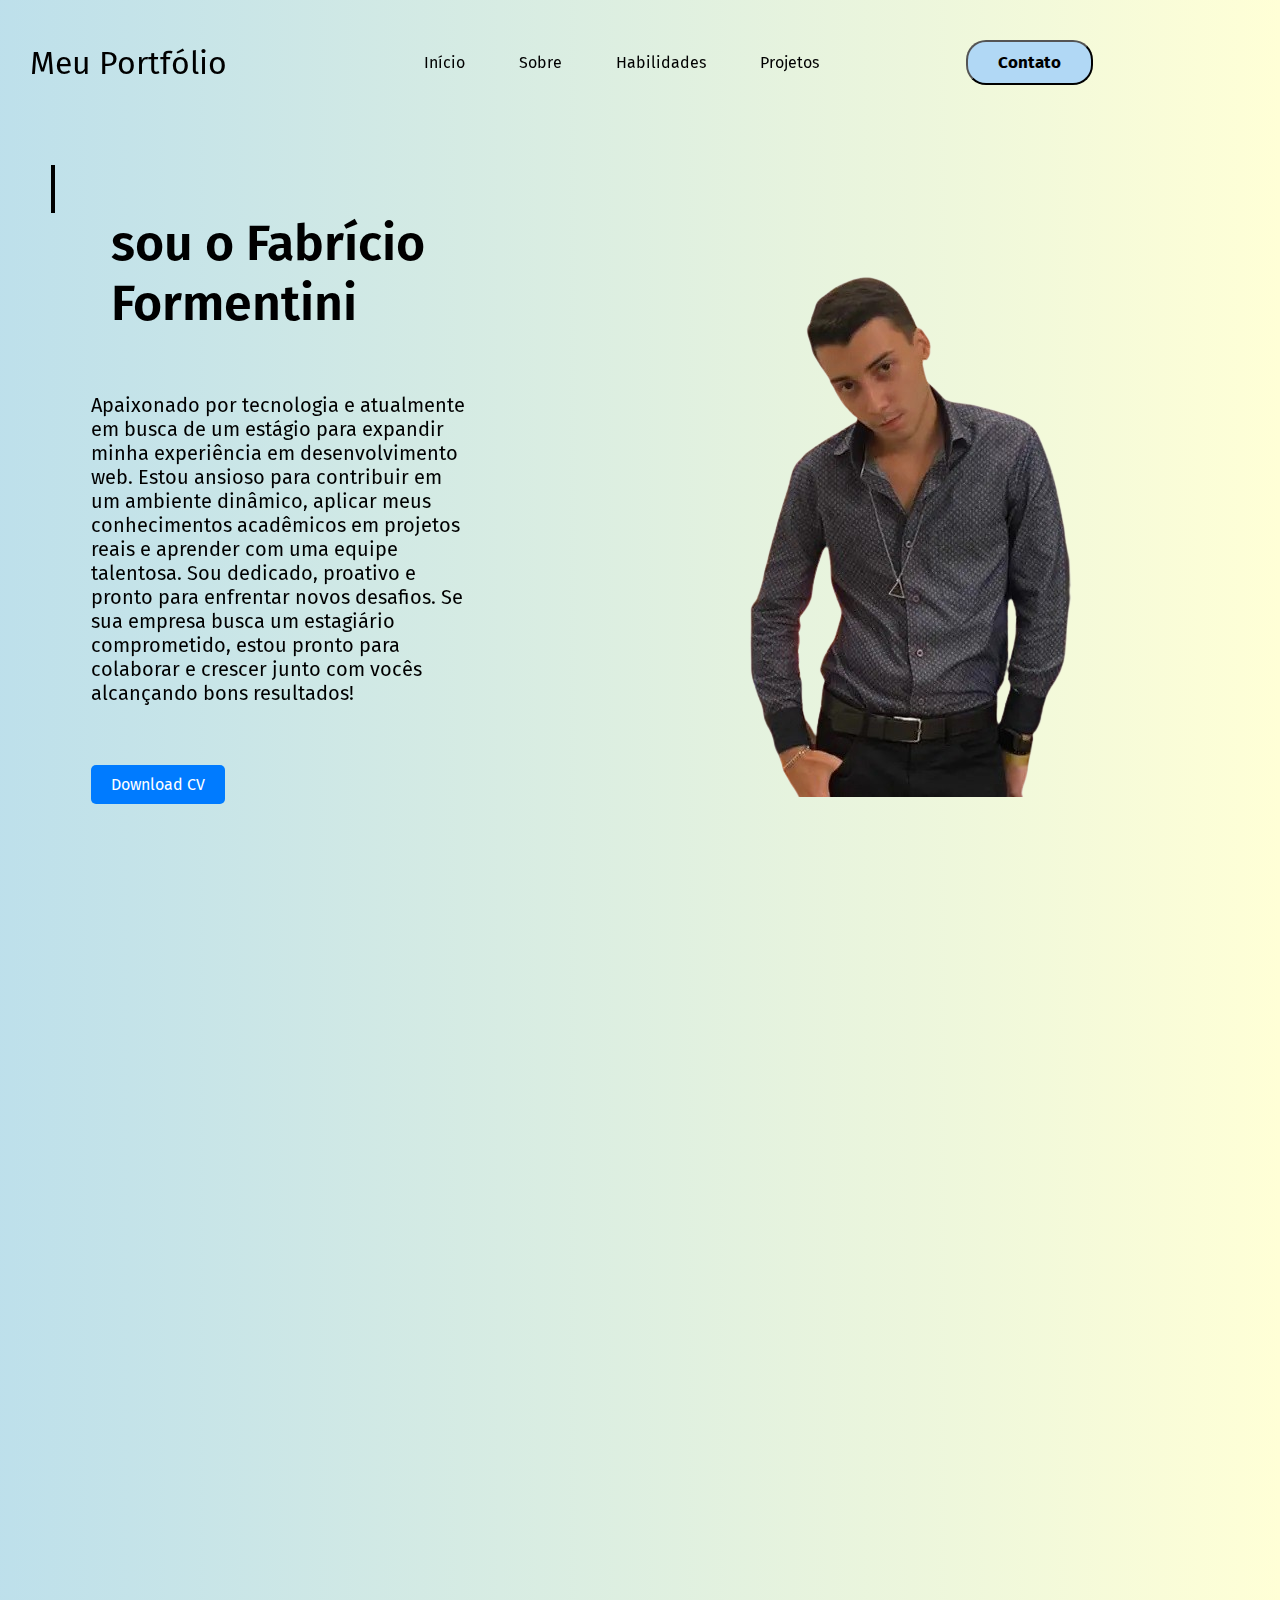
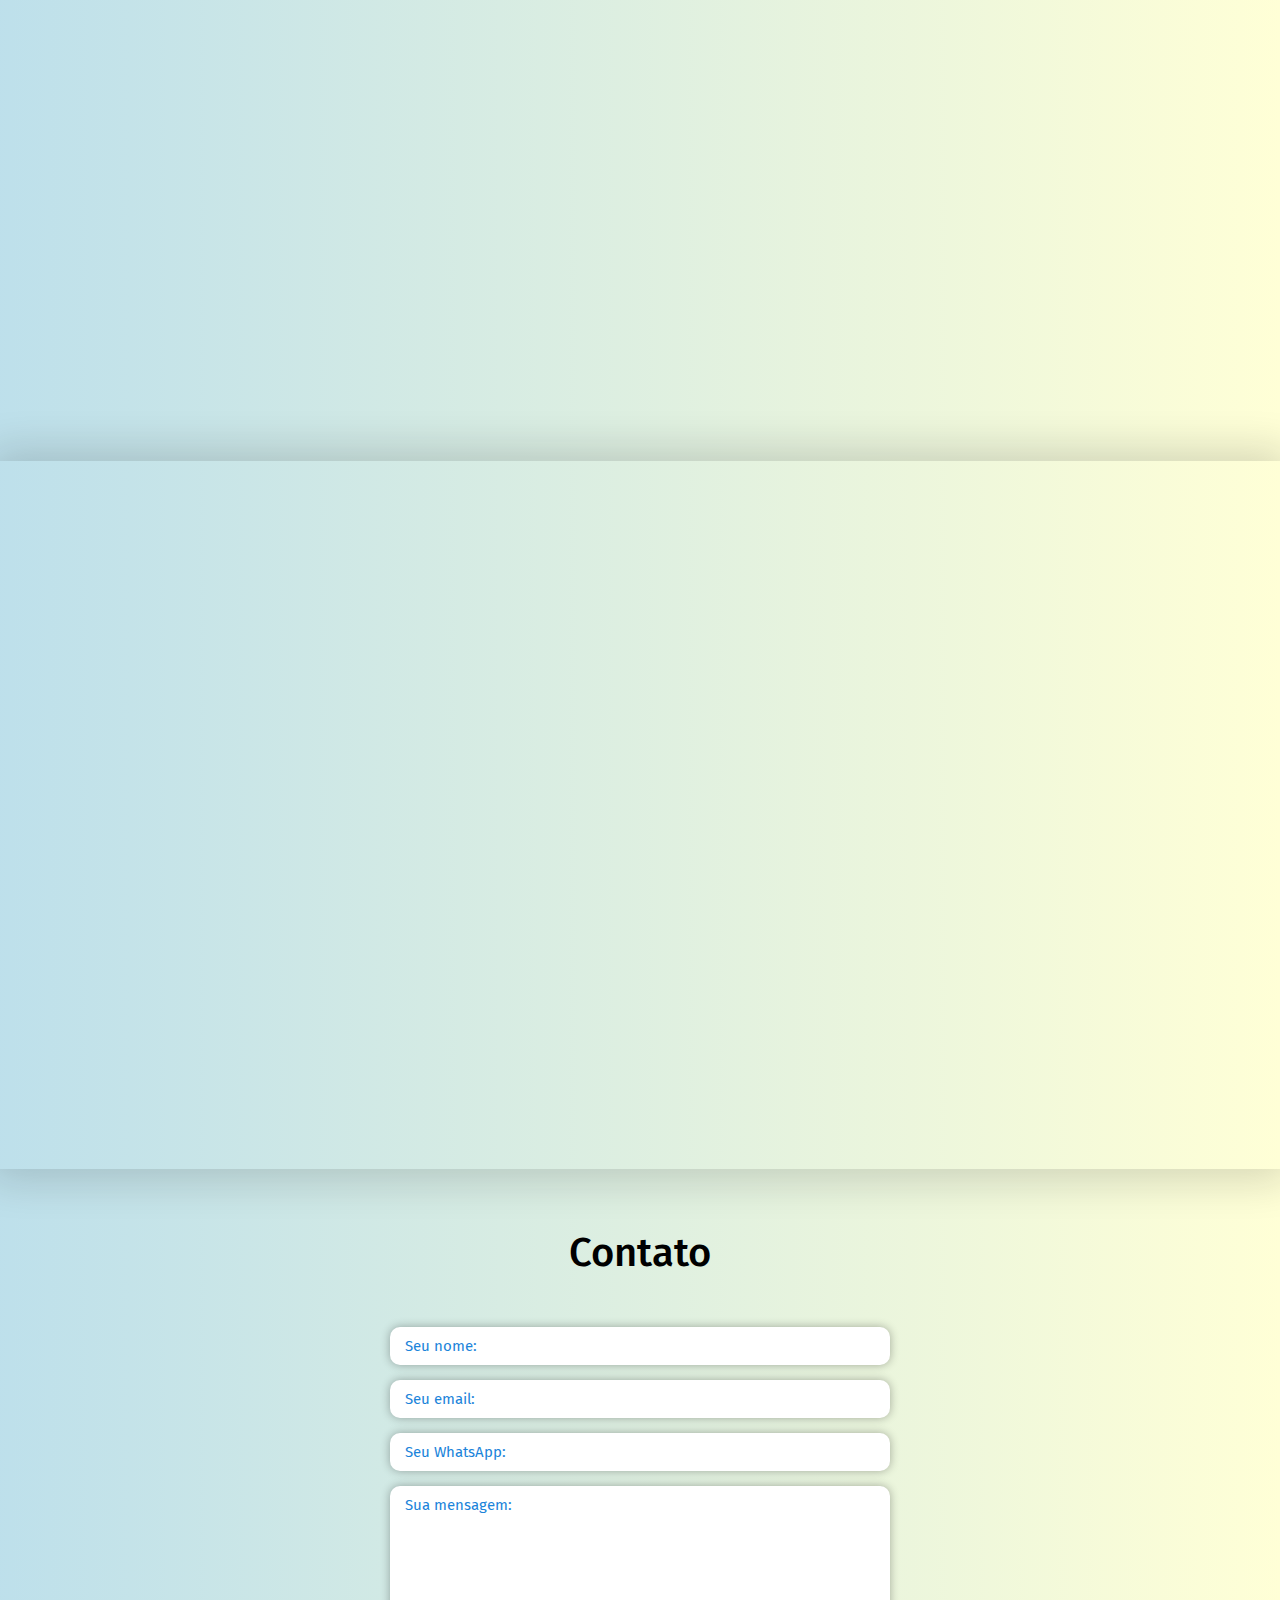
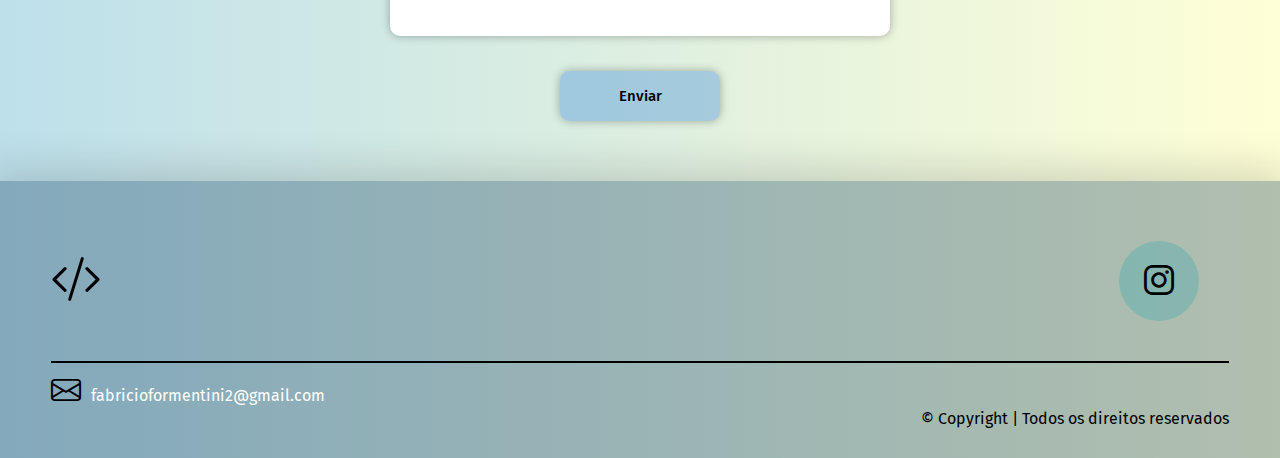
==== commit 2267e082: "Aos library added" ====
--- a/index.html
+++ b/index.html
@@ -14,18 +14,22 @@
     <link rel="stylesheet" href="estilos/mediaquery.css">
     <script src="https://code.jquery.com/jquery-3.6.0.min.js"></script>
     <script src="javascript/index.js" defer></script>
+
+    <!-- AOS animation library-->
+    <link rel="stylesheet" href="https://cdn.jsdelivr.net/npm/aos@2.3.4/dist/aos.css">
     <script src="https://unpkg.com/aos@2.3.1/dist/aos.js"></script>
     <script src="javascript/script.js" defer></script>
+
 </head>
 <body>
 
     <header>
         <div class="interface">
             <div class="logo">
-                <h1>Meu Portfólio</h1>
-            </div>
-
-            <nav class="menu">
+                <h1 data-aos="fade-right" data-aos-duration="1000" data-aos-delay="300">Meu Portfólio</h1>
+            </div>
+
+            <nav class="menu" data-aos="fade-left" data-aos-duration="1000" data-aos-delay="300">
                 <ul>
                     <li><a href="#inicio">Início</a></li> 
                     <li><a href="#sobre">Sobre</a></li> 
@@ -35,7 +39,7 @@
                 </ul>
             </nav>
 
-            <div class="botao-contato" >
+            <div class="botao-contato" data-aos="zoom-in" data-aos-duration="1000" data-aos-delay="600">
                 <a href="#contato">
                     <button>Contato</button>
                 </a>
@@ -73,15 +77,15 @@
                 <div class="flex">
                     <div class="txt-topo-site">
                         <h2 id="msg">Olá Mundo,</h2>
-                        <h1>sou o <br> Fabrício Formentini</h1>
-                        <p>Apaixonado por tecnologia e atualmente em busca de um estágio para expandir minha experiência em desenvolvimento web. Estou ansioso para contribuir em um ambiente dinâmico, aplicar meus conhecimentos acadêmicos em projetos reais e aprender com uma equipe talentosa. Sou dedicado, proativo e pronto para enfrentar novos desafios. Se sua empresa busca um estagiário comprometido, estou pronto para colaborar e crescer junto com vocês alcançando bons resultados!</p>
+                        <h1 data-aos="fade-right" data-aos-duration="1000" data-aos-delay="500">sou o <br> Fabrício Formentini</h1>
+                        <p data-aos="flip-up" data-aos-duration="1000" data-aos-delay="600">Apaixonado por tecnologia e atualmente em busca de um estágio para expandir minha experiência em desenvolvimento web. Estou ansioso para contribuir em um ambiente dinâmico, aplicar meus conhecimentos acadêmicos em projetos reais e aprender com uma equipe talentosa. Sou dedicado, proativo e pronto para enfrentar novos desafios. Se sua empresa busca um estagiário comprometido, estou pronto para colaborar e crescer junto com vocês alcançando bons resultados!</p>
                         
-                        <div class="btn-curriculum">
+                        <div class="btn-curriculum" data-aos="fade-right" data-aos-duration="1000" data-aos-delay="500">
                             <a href="arquivos/curriculum.pdf" download="curriculum.pdf">Download CV</a>
                         </div>
                     </div>
 
-                    <div class="img-topo-site">
+                    <div class="img-topo-site" data-aos="fade-left" data-aos-duration="1000" data-aos-delay="500">
                         <img src="imgs/euedit.png" alt="Eu">
 
                     </div>
@@ -94,9 +98,9 @@
         
         <section id="habilidades" class="habilidades">
             <div class="interface-habilidades" >
-                <h2>Minhas <span>habilidades</span></h2>
-                <div class="flex">
-                    <div class="habilidades-box" onclick="toggleBox(this)">
+                <h2 data-aos="zoom-in" data-aos-duration="1000" data-aos-delay="300">Minhas <span>habilidades</span></h2>
+                <div class="flex">
+                    <div class="habilidades-box" data-aos="fade-down" data-aos-easing="linear" data-aos-duration="1000" onclick="toggleBox(this)">
                         <i class="bi bi-code"></i>
                         <h3>Desenvolvimento Web</h3>
                         <p>Experiência em HTML, CSS, JavaScript, e frameworks como Bootstrap. Familiaridade com desenvolvimento responsivo e uso do Git para controle de versão de código.</p>
@@ -109,7 +113,7 @@
                         </div>
                     </div>
 
-                    <div class="habilidades-box" onclick="toggleBox(this)">
+                    <div class="habilidades-box" data-aos="fade-down" data-aos-easing="linear" data-aos-duration="1000" onclick="toggleBox(this)">
                         <i class="bi bi-bookmarks"></i>
                         <h3>Aplicações Web</h3>
                         <p>Conhecimento em Python, utilizando o framework Django e um banco de dados com SQL para desenvolvimento de aplicações web dinâmicas e escaláveis.</p>
@@ -121,7 +125,7 @@
                         </div>
                     </div>
 
-                    <div class="habilidades-box">
+                    <div class="habilidades-box" data-aos="fade-down" data-aos-easing="linear" data-aos-duration="1000">
                         <i class="bi bi-award"></i>                        
                         <h3>Trabalho em Equipe</h3>
                         <p>Habilidade em colaborar efetivamente em equipe, comunicando ideias de forma clara e contribuindo para o sucesso coletivo de projetos.</p>
@@ -137,16 +141,16 @@
         <section id="sobre" class="sobre">
             <div class="interface-sobre">
                 <div class="flex">
-                    <div class="img-sobre">
+                    <div class="img-sobre" data-aos="fade-right" data-aos-duration="1000" data-aos-delay="600">
                         <img src="imgs/foto2edit.png" alt="Eu">
 
                     </div>
  
                     <div class="txt-sobre">
-                        <h2>Sobre mim</h2>
-                        <p>Atualmente, estudo Tecnologia da Informação e comunicação na Faeterj-Petrópolis, com foco em Desenvolvimento Web, onde o entusiasmo me levou a explorar tecnologias como HTML, CSS, JavaScript, Bootstrap e Python. Além dos estudos, busco expandir meu conhecimento através de projetos pessoais. Acredito na importância do trabalho em equipe e estou sempre disposto a aprender e compartilhar experiências. Fora da programação, gosto de futebol e viajar. Estou ansioso para enfrentar novos desafios e crescer profissionalmente.</p>
-
-                        <div class="botao-social">
+                        <h2 data-aos="zoom-out" data-aos-duration="1000" data-aos-delay="200">Sobre mim</h2>
+                        <p data-aos="fade-left" data-aos-duration="1000" data-aos-delay="600">Atualmente, estudo Tecnologia da Informação e comunicação na Faeterj-Petrópolis, com foco em Desenvolvimento Web, onde o entusiasmo me levou a explorar tecnologias como HTML, CSS, JavaScript, Bootstrap e Python. Além dos estudos, busco expandir meu conhecimento através de projetos pessoais. Acredito na importância do trabalho em equipe e estou sempre disposto a aprender e compartilhar experiências. Fora da programação, gosto de futebol e viajar. Estou ansioso para enfrentar novos desafios e crescer profissionalmente.</p>
+
+                        <div class="botao-social" data-aos="zoom-out" data-aos-duration="1000" data-aos-delay="900">
                             <a href="https://www.linkedin.com/in/fformentini/" target="_blank"><button><i class="bi bi-linkedin"></i></button></a>
                             <a href="https://github.com/fabriciohof" target="_blank"><button><i class="bi bi-github"></i></button></a>   
 
@@ -163,24 +167,24 @@
 
         <section id="projetos" class="portfolio">
             <div class="interface-portfolio">
-                <h2>Meus projetos</h2>
+                <h2 data-aos="zoom-in-down" data-aos-duration="1000" data-aos-delay="600">Meus projetos</h2>
                 <div class="flex">
                     
-                    <a href="https://fabriciohof.github.io/landingpage/" target="_blank">
+                    <a href="https://fabriciohof.github.io/landingpage/" target="_blank" data-aos="fade-down" data-aos-duration="1000" data-aos-delay="900">
                         <div class="img-portfolio1">
                             <div class="overlay">Projeto Achados</div>
                         </div>
                     </a>
 
-                    <a href="https://fabriciohof.github.io/telalogin/" target="_blank">
+                    <a href="https://fabriciohof.github.io/telalogin/" target="_blank" data-aos="fade-down" data-aos-duration="1000" data-aos-delay="1200">
                         <div class="img-portfolio2">
                             <div class="overlay">Projeto Login</div>
                         </div>
                     </a>
                     
-                    <a href="https://projeto-cardapio-31mgpkwte-formentinis-projects.vercel.app/" target="_blank">
+                    <a href="https://projeto-cardapio-31mgpkwte-formentinis-projects.vercel.app/" target="_blank" data-aos="fade-down" data-aos-duration="1000" data-aos-delay="1500">
                         <div class="img-portfolio3">
-                            <div class="overlay">Projeto Quiz</div>
+                            <div class="overlay">Projeto Cardápio</div>
                         </div>
                     </a>
 
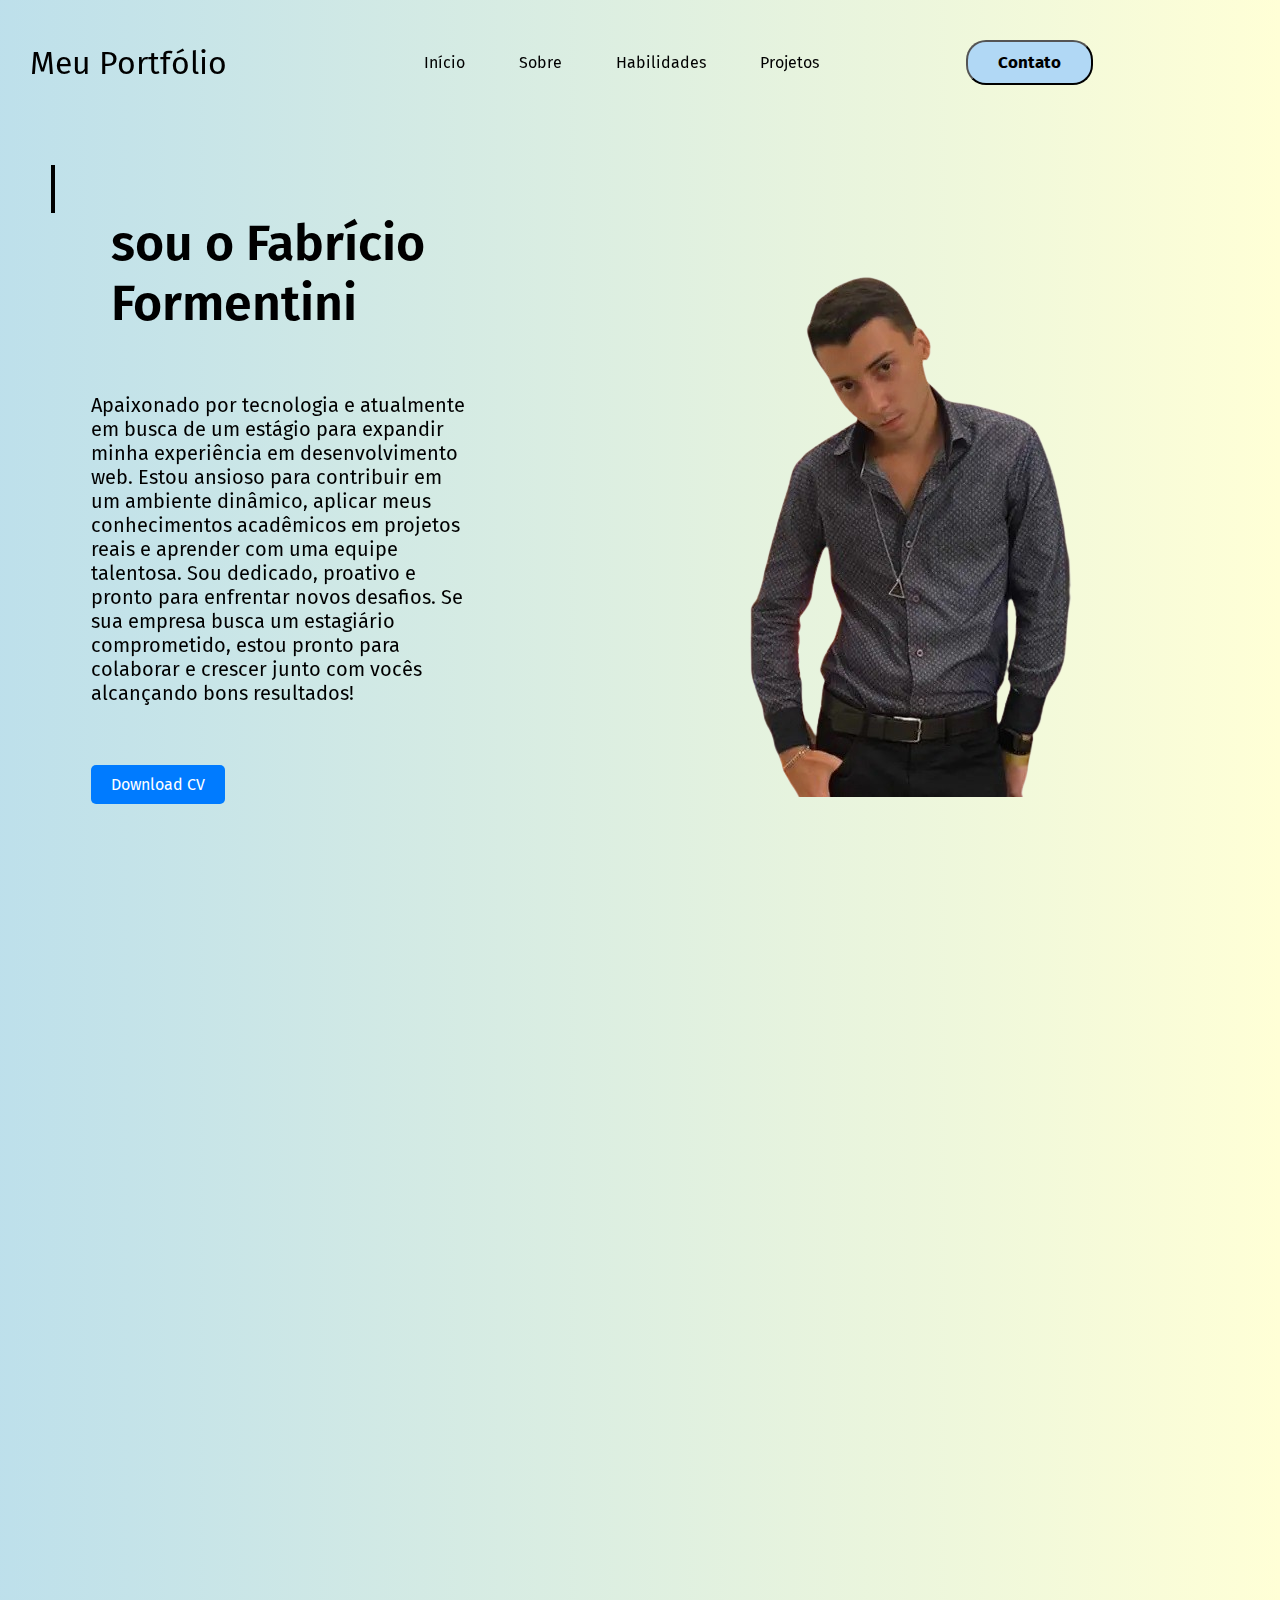
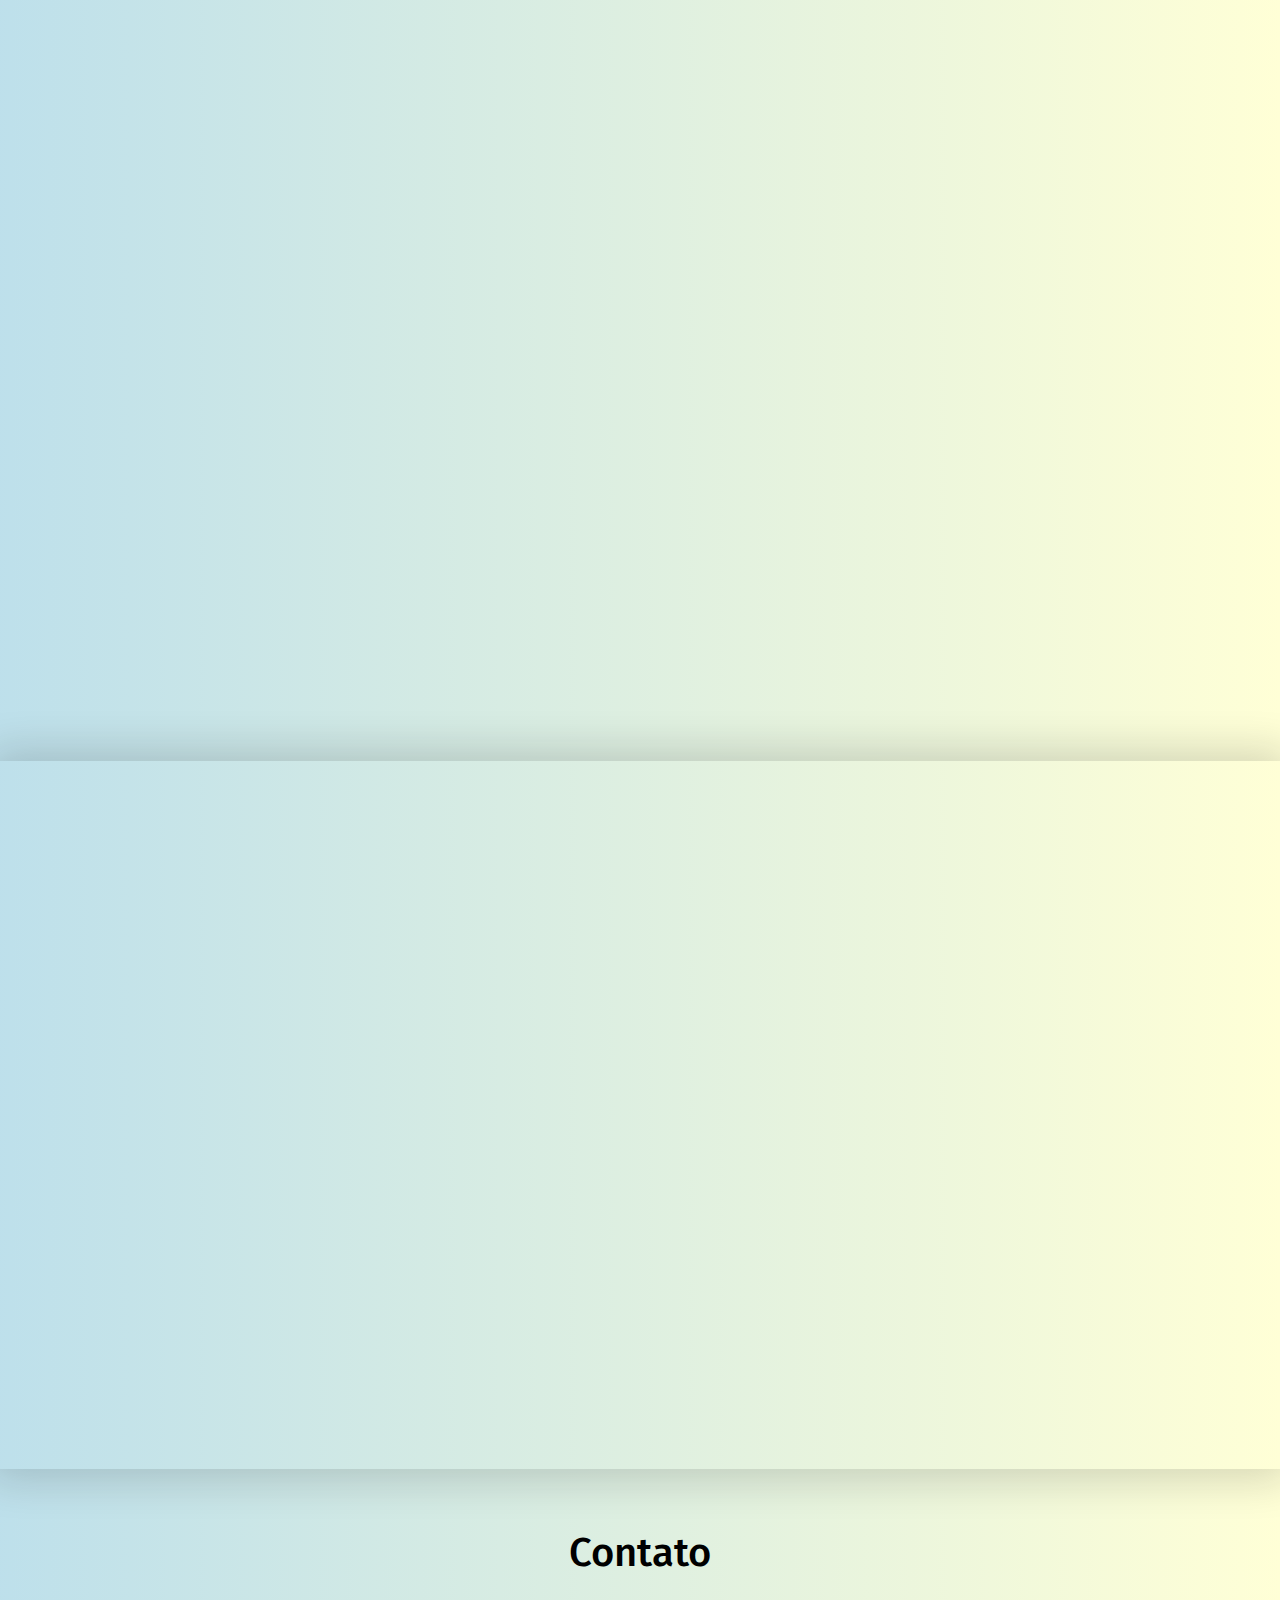
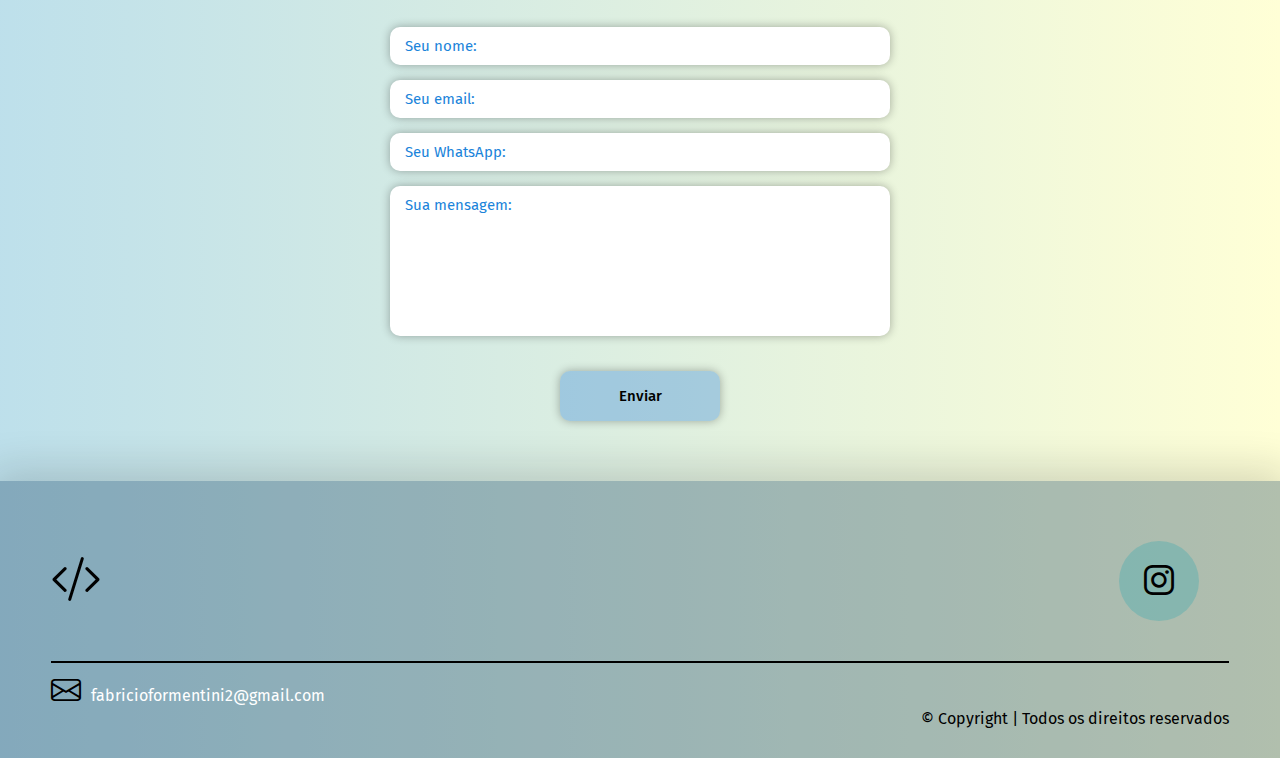
==== commit d963be38: "update media query and new features added" ====
--- a/index.html
+++ b/index.html
@@ -9,6 +9,7 @@
     <link rel="preconnect" href="https://fonts.gstatic.com" crossorigin>
     <link href="https://fonts.googleapis.com/css2?family=Fira+Sans:ital,wght@0,100;0,200;0,300;0,400;0,500;0,600;0,700;0,800;0,900;1,100;1,200;1,300;1,400;1,500;1,600;1,700;1,800;1,900&display=swap" rel="stylesheet">
     <link rel="shortcut icon" href="imgs/favicon.png" type="image/x-icon"> <!-- <a href="https://www.flaticon.com/br/icones-gratis/pasta-de-portfolio" title="pasta de portfólio ícones">Pasta de portfólio ícones criados por Flat Icons - Flaticon</a> -->
+    <!-- <a  href="https://icons8.com/icon/3sGOUDo9nJ4k/poder-bi-2021">poder-bi-2021</a> icon by <a href="https://icons8.com">Icons8</a> -->
     <link rel="stylesheet" type='text/css' href="https://cdn.jsdelivr.net/gh/devicons/devicon@latest/devicon.min.css" />
     <link rel="stylesheet" href="https://cdn.jsdelivr.net/npm/bootstrap-icons@1.11.3/font/bootstrap-icons.min.css">
     <link rel="stylesheet" href="estilos/mediaquery.css">
@@ -103,12 +104,13 @@
                     <div class="habilidades-box" data-aos="fade-down" data-aos-easing="linear" data-aos-duration="1000" onclick="toggleBox(this)">
                         <i class="bi bi-code"></i>
                         <h3>Desenvolvimento Web</h3>
-                        <p>Experiência em HTML, CSS, JavaScript, e frameworks como Bootstrap. Familiaridade com desenvolvimento responsivo e uso do Git para controle de versão de código.</p>
+                        <p>Experiência em HTML, CSS, JavaScript, e frameworks como TailwindCSS. Familiaridade com desenvolvimento responsivo e uso do Git para controle de versão de código.</p>
                         <div class="imagem">
                             <img src="https://cdn.jsdelivr.net/gh/devicons/devicon@latest/icons/html5/html5-original-wordmark.svg" />
                             <img src="https://cdn.jsdelivr.net/gh/devicons/devicon@latest/icons/css3/css3-original-wordmark.svg" />
                             <img src="https://cdn.jsdelivr.net/gh/devicons/devicon@latest/icons/javascript/javascript-original.svg" />
-                            <img src="https://cdn.jsdelivr.net/gh/devicons/devicon@latest/icons/bootstrap/bootstrap-original-wordmark.svg" />
+                            <img src="https://cdn.jsdelivr.net/gh/devicons/devicon@latest/icons/tailwindcss/tailwindcss-original.svg" />
+                            <img src="https://cdn.jsdelivr.net/gh/devicons/devicon@latest/icons/bootstrap/bootstrap-original.svg" />
                             <img src="https://cdn.jsdelivr.net/gh/devicons/devicon@latest/icons/git/git-plain.svg" />
                         </div>
                     </div>
@@ -116,11 +118,12 @@
                     <div class="habilidades-box" data-aos="fade-down" data-aos-easing="linear" data-aos-duration="1000" onclick="toggleBox(this)">
                         <i class="bi bi-bookmarks"></i>
                         <h3>Aplicações Web</h3>
-                        <p>Conhecimento em Python, utilizando o framework Django e um banco de dados com SQL para desenvolvimento de aplicações web dinâmicas e escaláveis.</p>
+                        <p>Conhecimento em Python, utilizando o Pandas para análise de dados e gerenciamento de banco de dados com SQL.Criações de Dashboards interativos utilizando Power BI. </p>
                         <div class="imagem">
                             <img src="https://cdn.jsdelivr.net/gh/devicons/devicon@latest/icons/python/python-original-wordmark.svg" />
-                            <img src="https://cdn.jsdelivr.net/gh/devicons/devicon@latest/icons/django/django-plain-wordmark.svg" />
+                            <img src="https://cdn.jsdelivr.net/gh/devicons/devicon@latest/icons/pandas/pandas-original-wordmark.svg" />
                             <img src="https://cdn.jsdelivr.net/gh/devicons/devicon@latest/icons/mysql/mysql-original-wordmark.svg" />
+                            <img src="[data-uri]">
 
                         </div>
                     </div>
@@ -142,13 +145,13 @@
             <div class="interface-sobre">
                 <div class="flex">
                     <div class="img-sobre" data-aos="fade-right" data-aos-duration="1000" data-aos-delay="600">
-                        <img src="imgs/foto2edit.png" alt="Eu">
+                        <img src="imgs/profile-pic.png" alt="Eu">
 
                     </div>
  
                     <div class="txt-sobre">
                         <h2 data-aos="zoom-out" data-aos-duration="1000" data-aos-delay="200">Sobre mim</h2>
-                        <p data-aos="fade-left" data-aos-duration="1000" data-aos-delay="600">Atualmente, estudo Tecnologia da Informação e comunicação na Faeterj-Petrópolis, com foco em Desenvolvimento Web, onde o entusiasmo me levou a explorar tecnologias como HTML, CSS, JavaScript, Bootstrap e Python. Além dos estudos, busco expandir meu conhecimento através de projetos pessoais. Acredito na importância do trabalho em equipe e estou sempre disposto a aprender e compartilhar experiências. Fora da programação, gosto de futebol e viajar. Estou ansioso para enfrentar novos desafios e crescer profissionalmente.</p>
+                        <p data-aos="fade-left" data-aos-duration="1000" data-aos-delay="600">Atualmente, estudo Tecnologia da Informação e comunicação na Faeterj-Petrópolis, com foco em Desenvolvimento Web, onde o entusiasmo me levou a explorar tecnologias como HTML, CSS, JavaScript,TailwindCSS, Bootstrap e Python. Além dos estudos, busco expandir meu conhecimento através de projetos pessoais. Acredito na importância do trabalho em equipe e estou sempre disposto a aprender e compartilhar experiências. Fora da programação, gosto de futebol e viajar. Estou ansioso para enfrentar novos desafios e crescer profissionalmente.</p>
 
                         <div class="botao-social" data-aos="zoom-out" data-aos-duration="1000" data-aos-delay="900">
                             <a href="https://www.linkedin.com/in/fformentini/" target="_blank"><button><i class="bi bi-linkedin"></i></button></a>
--- a/estilos/style.css
+++ b/estilos/style.css
@@ -350,6 +350,7 @@
 }
 
 .sobre .img-sobre {
+    width: 100%;
     margin-left: 50px;
     padding-left: 100px;
     padding-right: 30px;
--- a/estilos/mediaquery.css
+++ b/estilos/mediaquery.css
@@ -1,4 +1,4 @@
-@media screen and (max-width: 767px) {    
+@media screen and (max-width: 768px) {    
     /* Mobile responsive */
 
     
@@ -110,7 +110,7 @@
 
 
 
-@media screen and (min-width: 768px) and (max-width: 1023px) {
+@media screen and (min-width: 768px) and (max-width: 1200px) {
     .flex {
         flex-direction: column;
     }
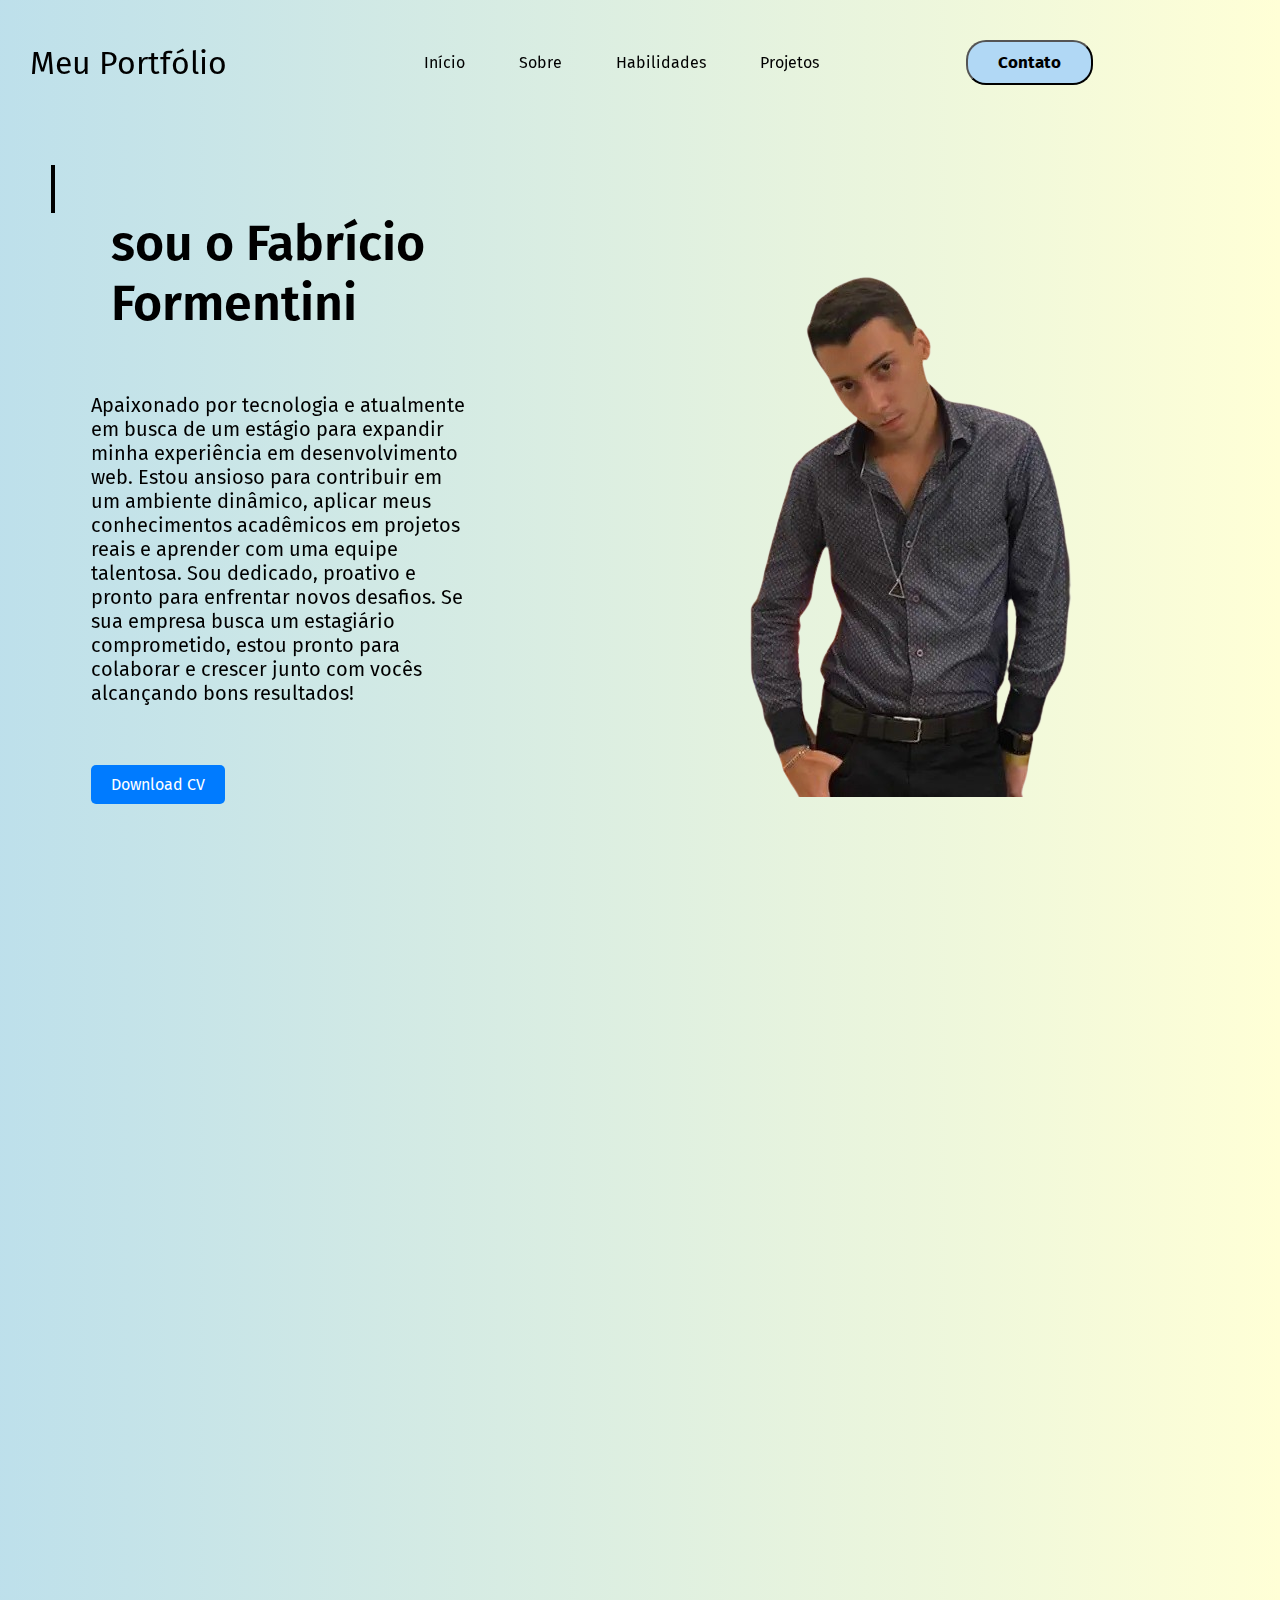
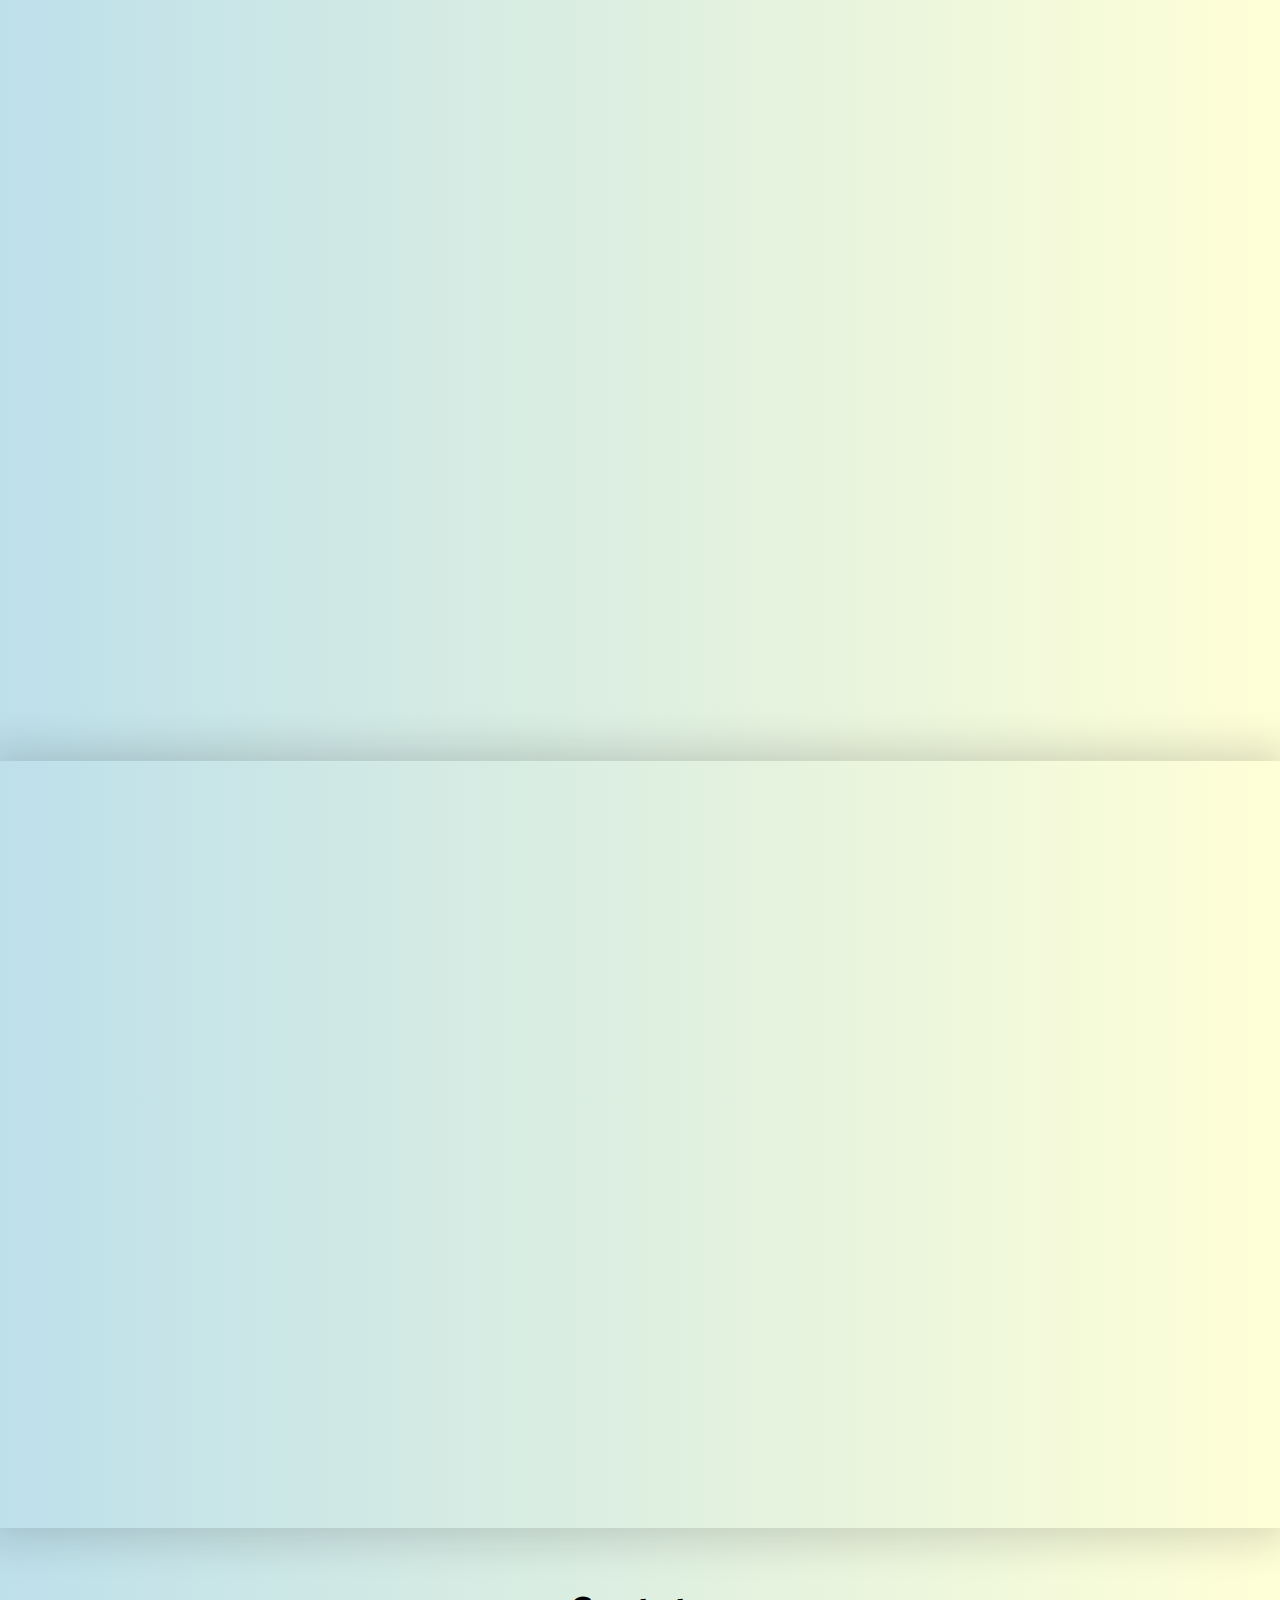
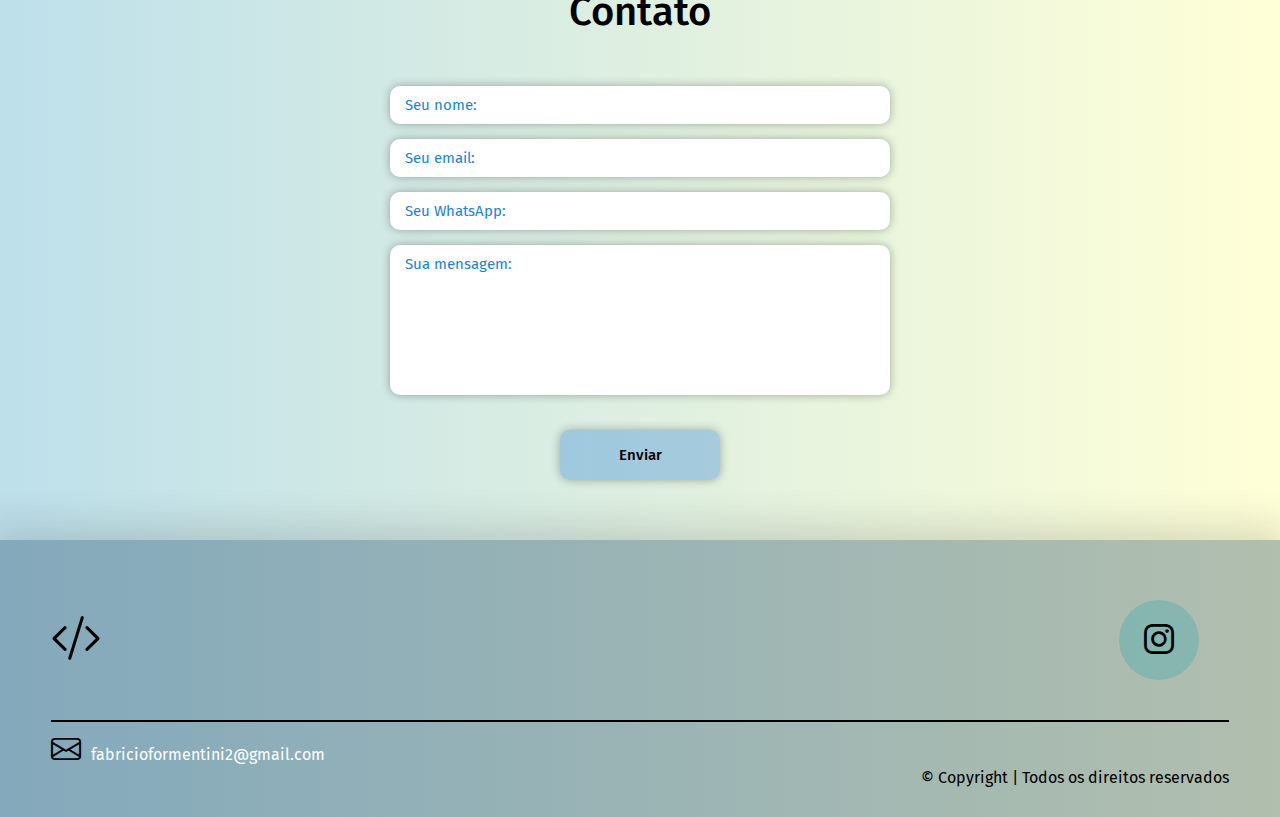
==== commit 7ec965da: "new features" ====
--- a/index.html
+++ b/index.html
@@ -177,19 +177,41 @@
                         <div class="img-portfolio1">
                             <div class="overlay">Projeto Achados</div>
                         </div>
+                        
+                        <div class="sobre-projeto">
+                            <p>Tecnologias usadas </p>
+                            <img src="https://cdn.jsdelivr.net/gh/devicons/devicon@latest/icons/html5/html5-original-wordmark.svg" />
+                            <img src="https://cdn.jsdelivr.net/gh/devicons/devicon@latest/icons/css3/css3-original-wordmark.svg" />
+                            <img src="https://cdn.jsdelivr.net/gh/devicons/devicon@latest/icons/javascript/javascript-original.svg" />
+                        </div>
                     </a>
 
                     <a href="https://fabriciohof.github.io/telalogin/" target="_blank" data-aos="fade-down" data-aos-duration="1000" data-aos-delay="1200">
                         <div class="img-portfolio2">
                             <div class="overlay">Projeto Login</div>
                         </div>
+
+                        <div class="sobre-projeto">
+                            <p>Tecnologias usadas </p>
+                            <img src="https://cdn.jsdelivr.net/gh/devicons/devicon@latest/icons/html5/html5-original-wordmark.svg" />
+                            <img src="https://cdn.jsdelivr.net/gh/devicons/devicon@latest/icons/css3/css3-original-wordmark.svg" />
+                            <img src="https://cdn.jsdelivr.net/gh/devicons/devicon@latest/icons/javascript/javascript-original.svg" />
+                        </div>
                     </a>
                     
-                    <a href="https://projeto-cardapio-31mgpkwte-formentinis-projects.vercel.app/" target="_blank" data-aos="fade-down" data-aos-duration="1000" data-aos-delay="1500">
+                    <a href="https://projeto-cardapio-eight.vercel.app/" target="_blank" data-aos="fade-down" data-aos-duration="1000" data-aos-delay="1500">
                         <div class="img-portfolio3">
                             <div class="overlay">Projeto Cardápio</div>
                         </div>
-                    </a>
+
+                        <div class="sobre-projeto">
+                            <p>Tecnologias usadas </p>
+                            <img src="https://cdn.jsdelivr.net/gh/devicons/devicon@latest/icons/html5/html5-original-wordmark.svg" />
+                            <img src="https://cdn.jsdelivr.net/gh/devicons/devicon@latest/icons/tailwindcss/tailwindcss-original.svg" />
+                            <img src="https://cdn.jsdelivr.net/gh/devicons/devicon@latest/icons/javascript/javascript-original.svg" />
+                        </div>
+
+                    </a>                    
 
                 </div>
             </div>
--- a/estilos/style.css
+++ b/estilos/style.css
@@ -23,6 +23,10 @@
 
 .flex {
     display: flex;
+}
+
+a{
+    text-decoration: none;
 }
 
 
@@ -416,6 +420,26 @@
 .img-portfolio1:hover, .img-portfolio2:hover, .img-portfolio3:hover{
     background-position: 100% 100%;
     
+}
+
+
+.sobre-projeto{
+    font-weight: 800;
+    color: #007bff;
+    padding-top: 10px;
+    align-content: center;
+    text-align: center
+}
+
+.sobre-projeto img{
+    width: 100%;
+    height: auto; 
+    max-width: 60px;
+    padding-top: 10px;
+}
+
+.sobre-projeto:hover{
+    cursor: initial;
 }
 
 
--- a/estilos/mediaquery.css
+++ b/estilos/mediaquery.css
@@ -95,6 +95,12 @@
         margin-bottom: 50px;   
     }
 
+    .sobre-projeto{
+        padding-top: 0px;
+        padding-bottom: 50px;
+
+    }
+
     /* Rodapé */
 
     footer .linha-rodape {
@@ -200,6 +206,12 @@
         margin-bottom: 50px;
     }
 
+    .sobre-projeto{
+        padding-top: 0px;
+        padding-bottom: 50px;
+
+    }
+
     footer .linha-rodape {
         text-align: center;
     }
@@ -210,7 +222,7 @@
     }
 }
 
-@media screen and (min-width: 768px) and (max-width: 1023px) and (orientation: landscape) {
+@media screen and (min-width: 768px) and (max-width: 1024px) and (orientation: landscape) {
     section.topo-site {
         padding: 20px 5%;
     }
